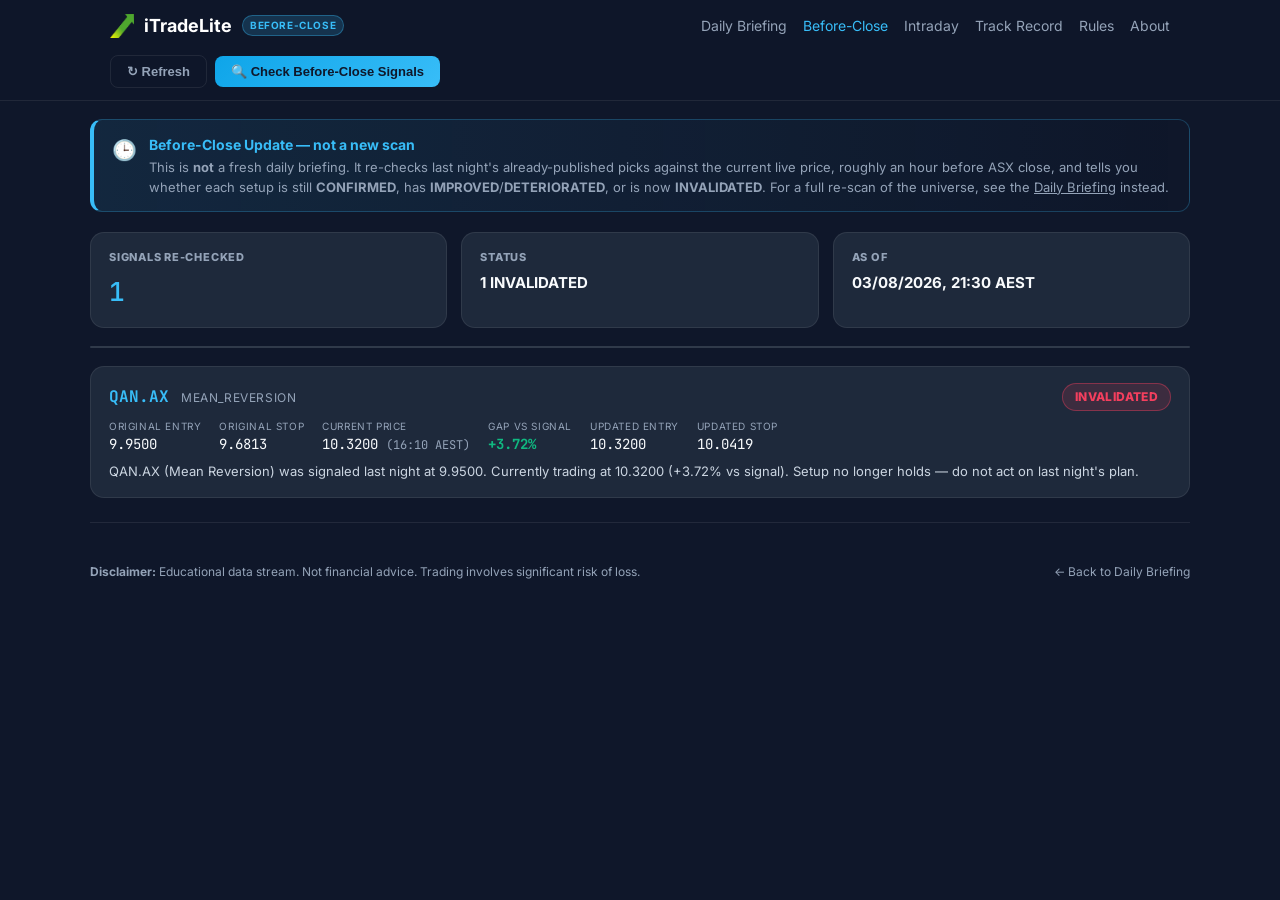
==== before-close/index.html @ caa1d0d5 "Unify nav bar across all 7 pages Before-Close and Intraday were unlinked from 4 pages (Home, Track R" ====
<!doctype html>
<html lang="en-AU">
<head>
  <meta charset="utf-8" />
  <meta name="viewport" content="width=device-width, initial-scale=1" />
  <title>Before-Close Update — iTradeLite</title>
  <meta name="robots" content="noindex,nofollow" />

  <link rel="preconnect" href="https://fonts.googleapis.com">
  <link rel="preconnect" href="https://fonts.gstatic.com" crossorigin>
  <link href="https://fonts.googleapis.com/css2?family=Inter:wght@400;500;600;700&family=JetBrains+Mono:wght@400;500&display=swap" rel="stylesheet">

  <style>
    :root {
      --bg: #0f172a;
      --card-bg: #1e293b;
      --border: rgba(255, 255, 255, 0.08);
      --text-main: #f8fafc;
      --text-muted: #94a3b8;
      --accent-green: #10b981;
      --accent-red: #f43f5e;
      --accent-gold: #f59e0b;
      --accent-purple: #a78bfa;
      --brand-primary: #38bdf8;
      --mono-font: 'JetBrains Mono', ui-monospace, SFMono-Regular, Menlo, Monaco, Consolas, "Liberation Mono", "Courier New", monospace;
    }

    * { box-sizing: border-box; }

    body {
      background-color: var(--bg);
      color: var(--text-main);
      font-family: 'Inter', -apple-system, system-ui, sans-serif;
      margin: 0;
      line-height: 1.5;
      -webkit-font-smoothing: antialiased;
      -moz-osx-font-smoothing: grayscale;
    }

    a { color: inherit; }
    .container { max-width: 1100px; margin: 0 auto; padding: 0 20px; }

    .topbar {
      background: rgba(15, 23, 42, 0.90);
      backdrop-filter: blur(12px);
      border-bottom: 1px solid var(--border);
      position: sticky;
      top: 0;
      z-index: 100;
      padding: 12px 0;
    }
    .topbar__inner { display: flex; align-items: center; justify-content: space-between; gap: 16px; flex-wrap: wrap; }
    .brand { display: flex; align-items: center; gap: 10px; text-decoration: none; color: white; font-weight: 700; font-size: 18px; }
    .brand__badge {
      font-size: 10px;
      font-weight: 700;
      background: rgba(56,189,248,0.18);
      border: 1px solid rgba(56,189,248,0.35);
      color: var(--brand-primary);
      padding: 2px 7px;
      border-radius: 999px;
      letter-spacing: 0.06em;
      text-transform: uppercase;
    }
    .nav { display: flex; gap: 16px; font-size: 14px; align-items: center; }
    .nav a { text-decoration: none; color: var(--text-muted); transition: color 0.2s; }
    .nav a:hover { color: var(--text-main); }
    .nav a[aria-current="page"] { color: var(--brand-primary); }

    .btn {
      display: inline-flex;
      align-items: center;
      gap: 6px;
      background: var(--brand-primary);
      color: var(--bg);
      border: none;
      padding: 8px 16px;
      border-radius: 8px;
      font-weight: 700;
      font-size: 13px;
      cursor: pointer;
      text-decoration: none;
      transition: opacity 0.2s, transform 0.08s;
      user-select: none;
      white-space: nowrap;
    }
    .btn:active { transform: translateY(1px); }
    .btn:hover { opacity: 0.85; }
    .btn--ghost { background: transparent; border: 1px solid var(--border); color: var(--text-muted); }
    .btn--ghost:hover { color: white; border-color: rgba(255,255,255,0.2); }
    .btn--brand {
      background: linear-gradient(135deg, #0ea5e9, #38bdf8);
      color: var(--bg);
    }
    .btn:disabled { opacity: 0.45; cursor: not-allowed; pointer-events: none; }

    .mono { font-family: var(--mono-font); font-size: 13px; }
    .muted { color: var(--text-muted); }
    .small { font-size: 12px; color: var(--text-muted); }

    .exp-banner {
      background: linear-gradient(90deg, rgba(56,189,248,0.10) 0%, rgba(30,41,59,0) 100%);
      border: 1px solid rgba(56,189,248,0.25);
      border-left: 4px solid var(--brand-primary);
      border-radius: 12px;
      padding: 14px 18px;
      margin-bottom: 20px;
      display: flex;
      align-items: flex-start;
      gap: 12px;
    }
    .exp-banner__icon { font-size: 20px; flex-shrink: 0; margin-top: 1px; }
    .exp-banner__body { flex: 1; }
    .exp-banner__title { font-weight: 700; font-size: 14px; color: var(--brand-primary); margin-bottom: 3px; }
    .exp-banner__text { font-size: 13px; color: var(--text-muted); }

    .kpiGrid {
      display: grid;
      grid-template-columns: repeat(auto-fit, minmax(180px, 1fr));
      gap: 14px;
      margin: 0 0 18px;
    }
    .kpiBox {
      background: var(--card-bg);
      border: 1px solid var(--border);
      border-radius: 14px;
      padding: 16px 18px;
    }
    .kpiLabel { font-size: 11px; font-weight: 800; color: var(--text-muted); text-transform: uppercase; letter-spacing: 0.07em; }
    .kpiValue { font-family: var(--mono-font); font-size: 26px; font-weight: 500; margin-top: 6px; color: var(--brand-primary); }
    .kpiValue--small { font-size: 15px; font-family: 'Inter', system-ui, sans-serif; font-weight: 700; text-transform: uppercase; color: var(--text-main); }

    .pill {
      display: inline-flex;
      align-items: center;
      gap: 6px;
      border-radius: 999px;
      padding: 4px 10px;
      font-size: 12px;
      border: 1px solid var(--border);
      background: rgba(255,255,255,0.03);
      white-space: nowrap;
    }

    .card {
      background: var(--card-bg);
      border: 1px solid var(--border);
      border-radius: 14px;
      overflow: hidden;
      margin-bottom: 18px;
    }
    .signalCard { padding: 16px 18px; border-bottom: 1px solid var(--border); }
    .signalCard:last-child { border-bottom: none; }
    .signalCard__head { display: flex; align-items: center; justify-content: space-between; gap: 12px; flex-wrap: wrap; margin-bottom: 8px; }
    .signalCard__symbol { font-family: var(--mono-font); font-weight: 700; font-size: 16px; color: var(--brand-primary); }
    .signalCard__strategy { font-size: 12px; color: var(--text-muted); text-transform: uppercase; letter-spacing: 0.05em; }
    .signalCard__note { font-size: 13px; color: #cbd5e1; line-height: 1.55; margin-top: 6px; }
    .signalCard__row { display: flex; flex-wrap: wrap; gap: 18px; font-size: 13px; margin-top: 6px; }
    .signalCard__row .field-label { font-size: 10px; color: var(--text-muted); text-transform: uppercase; letter-spacing: 0.06em; display: block; }
    .signalCard__row .field-value { font-family: var(--mono-font); font-size: 14px; margin-top: 2px; }

    .status-badge { border-radius: 999px; padding: 4px 12px; font-size: 12px; font-weight: 800; letter-spacing: 0.03em; white-space: nowrap; }
    .status-CONFIRMED    { background: rgba(56,189,248,0.14); border: 1px solid rgba(56,189,248,0.4); color: var(--brand-primary); }
    .status-IMPROVED     { background: rgba(16,185,129,0.14); border: 1px solid rgba(16,185,129,0.4); color: var(--accent-green); }
    .status-DETERIORATED { background: rgba(245,158,11,0.14); border: 1px solid rgba(245,158,11,0.4); color: var(--accent-gold); }
    .status-INVALIDATED  { background: rgba(244,63,94,0.14); border: 1px solid rgba(244,63,94,0.4); color: var(--accent-red); }
    .status-UNKNOWN      { background: rgba(148,163,184,0.14); border: 1px solid rgba(148,163,184,0.4); color: var(--text-muted); }

    .gap-up   { color: var(--accent-green); font-weight: 700; }
    .gap-down { color: var(--accent-red);   font-weight: 700; }

    .empty-state {
      padding: 52px 24px;
      text-align: center;
      color: var(--text-muted);
    }
    .empty-state__icon { font-size: 40px; margin-bottom: 14px; }
    .empty-state__title { font-size: 17px; font-weight: 700; color: var(--text-main); margin-bottom: 6px; }
    .empty-state__text { font-size: 13px; line-height: 1.6; max-width: 460px; margin: 0 auto 20px; }

    .errorBox {
      display: none;
      margin: 16px 18px;
      padding: 12px 14px;
      border: 1px solid rgba(244,63,94,0.3);
      background: rgba(244,63,94,0.08);
      border-radius: 10px;
      font-size: 13px;
      color: var(--text-main);
    }

    footer {
      padding: 28px 0;
      border-top: 1px solid var(--border);
      margin-top: 24px;
      color: var(--text-muted);
      font-size: 12px;
    }

    @media (max-width: 768px) {
      .topbar__inner { gap: 10px; }
      .kpiGrid { grid-template-columns: repeat(2, 1fr); }
    }
  </style>
</head>

<body>
  <header class="topbar">
    <div class="container topbar__inner">
      <a class="brand" href="/" aria-label="iTradeLite home">
        <img src="/assets/logo.png" alt="" width="24" height="24" />
        <span>iTradeLite</span>
        <span class="brand__badge">Before-Close</span>
      </a>

      <nav class="nav" aria-label="Primary">
        <a href="/today/">Daily Briefing</a>
        <a href="/before-close/" aria-current="page">Before-Close</a>
        <a href="/intraday/">Intraday</a>
        <a href="/track-record/">Track Record</a>
        <a href="/how-it-works.html">Rules</a>
        <a href="/about.html">About</a>
      </nav>

      <div style="display:flex;gap:8px;align-items:center;flex-wrap:wrap;">
        <button class="btn btn--ghost" id="refreshBtn" type="button">↻ Refresh</button>
        <button class="btn btn--brand" id="checkBeforeCloseBtn" type="button">🔍 Check Before-Close Signals</button>
        <span class="small" id="checkBeforeCloseStatus"></span>
      </div>
    </div>
  </header>

  <main class="container" style="padding: 18px 0 28px;">

    <div class="exp-banner">
      <div class="exp-banner__icon">🕒</div>
      <div class="exp-banner__body">
        <div class="exp-banner__title">Before-Close Update — not a new scan</div>
        <div class="exp-banner__text">
          This is <b>not</b> a fresh daily briefing. It re-checks last night's already-published picks
          against the current live price, roughly an hour before ASX close, and tells you whether each
          setup is still <b>CONFIRMED</b>, has <b>IMPROVED</b>/<b>DETERIORATED</b>, or is now <b>INVALIDATED</b>.
          For a full re-scan of the universe, see the <a href="/today/">Daily Briefing</a> instead.
        </div>
      </div>
    </div>

    <div class="kpiGrid" aria-label="Before-close KPIs">
      <div class="kpiBox">
        <div class="kpiLabel">Signals Re-Checked</div>
        <div class="kpiValue" id="kpiCount">—</div>
      </div>
      <div class="kpiBox">
        <div class="kpiLabel">Status</div>
        <div class="kpiValue kpiValue--small" id="kpiStatus">—</div>
      </div>
      <div class="kpiBox">
        <div class="kpiLabel">As Of</div>
        <div class="kpiValue kpiValue--small" id="kpiAsOf">—</div>
      </div>
    </div>

    <section class="card" id="statusCard" aria-label="Update status">
      <div class="errorBox" id="errorBox"></div>
    </section>

    <div id="signals"></div>

    <footer>
      <div style="display:flex;justify-content:space-between;align-items:center;flex-wrap:wrap;gap:12px;">
        <p><b>Disclaimer:</b> Educational data stream. Not financial advice. Trading involves significant risk of loss.</p>
        <a href="/today/" style="color:var(--text-muted);font-size:12px;text-decoration:none;">← Back to Daily Briefing</a>
      </div>
    </footer>
  </main>

  <script>
    const DATA_URL = "/public/before_close.json";

    function esc(s){ return String(s??'').replace(/&/g,'&amp;').replace(/</g,'&lt;').replace(/>/g,'&gt;').replace(/"/g,'&quot;'); }
    function safeText(s){ return (s===null||s===undefined||s==='')?'—':String(s); }
    function fmt(n,d=4){ const x=Number(n); return Number.isFinite(x)?x.toFixed(d):'—'; }

    function showError(msg){
      const b=document.getElementById('errorBox');
      if(!b)return; b.textContent=msg; b.style.display='block';
    }

    function fmtBNE(iso){
      if(!iso) return '—';
      const d=new Date(iso);
      if(isNaN(d)) return '—';
      return d.toLocaleString('en-AU',{
        timeZone:'Australia/Brisbane',
        day:'2-digit', month:'2-digit', year:'numeric',
        hour:'2-digit', minute:'2-digit', hour12:false
      }) + ' AEST';
    }

    function gapClass(g){
      const x=Number(g);
      if(!Number.isFinite(x)) return '';
      return x>=0?'gap-up':'gap-down';
    }

    function signalCard(u){
      const badge = `<span class="status-badge status-${esc(u.status||'UNKNOWN')}">${esc(u.status||'UNKNOWN')}</span>`;
      const gapTxt = Number.isFinite(Number(u.gap_pct)) ? `${Number(u.gap_pct)>=0?'+':''}${Number(u.gap_pct).toFixed(2)}%` : '—';

      return `
        <div class="signalCard">
          <div class="signalCard__head">
            <div>
              <span class="signalCard__symbol">${esc(safeText(u.symbol))}</span>
              <span class="signalCard__strategy" style="margin-left:8px;">${esc(safeText(u.strategy))}</span>
            </div>
            ${badge}
          </div>
          <div class="signalCard__row">
            <div><span class="field-label">Original Entry</span><span class="field-value">${fmt(u.original_entry)}</span></div>
            <div><span class="field-label">Original Stop</span><span class="field-value">${fmt(u.original_stop)}</span></div>
            <div><span class="field-label">Current Price</span><span class="field-value">${fmt(u.current_price)} <span class="small">(${esc(safeText(u.current_price_time))})</span></span></div>
            <div><span class="field-label">Gap vs Signal</span><span class="field-value ${gapClass(u.gap_pct)}">${gapTxt}</span></div>
            <div><span class="field-label">Updated Entry</span><span class="field-value">${fmt(u.updated_entry)}</span></div>
            <div><span class="field-label">Updated Stop</span><span class="field-value">${fmt(u.updated_stop)}</span></div>
          </div>
          <div class="signalCard__note">${esc(safeText(u.plain_english))}</div>
        </div>`;
    }

    function render(data){
      document.getElementById('errorBox').style.display='none';
      document.getElementById('kpiAsOf').textContent = fmtBNE(data.generated_at_utc) || safeText(data.as_of_local);

      if(data.skipped){
        document.getElementById('kpiCount').textContent = '0';
        document.getElementById('kpiStatus').textContent = 'Market Closed';
        document.getElementById('signals').innerHTML = `
          <div class="empty-state">
            <div class="empty-state__icon">📅</div>
            <div class="empty-state__title">ASX is closed today</div>
            <div class="empty-state__text">No before-close update runs on weekends or when the market is closed.</div>
          </div>`;
        return;
      }

      if(!data.has_signals){
        document.getElementById('kpiCount').textContent = '0';
        document.getElementById('kpiStatus').textContent = 'No Signals';
        document.getElementById('signals').innerHTML = `
          <div class="empty-state">
            <div class="empty-state__icon">🌙</div>
            <div class="empty-state__title">No signals to update</div>
            <div class="empty-state__text">Last night's scan didn't publish any picks, so there's nothing to re-check before today's close.</div>
          </div>`;
        return;
      }

      const updates = Array.isArray(data.updates) ? data.updates : [];
      document.getElementById('kpiCount').textContent = String(updates.length);

      const counts = {};
      updates.forEach(u => { counts[u.status] = (counts[u.status]||0) + 1; });
      const statusSummary = Object.entries(counts).map(([k,v]) => `${v} ${k}`).join(', ') || '—';
      document.getElementById('kpiStatus').textContent = statusSummary;

      if(!updates.length){
        document.getElementById('signals').innerHTML = `
          <div class="empty-state">
            <div class="empty-state__icon">🌙</div>
            <div class="empty-state__title">No signals to update</div>
          </div>`;
        return;
      }

      document.getElementById('signals').innerHTML =
        `<div class="card">${updates.map(signalCard).join('')}</div>`;
    }

    async function load(){
      const r = await fetch(DATA_URL+'?v='+Date.now(), {cache:'no-store'});
      if(!r.ok) throw new Error('HTTP '+r.status);
      return r.json();
    }

    document.getElementById('refreshBtn').addEventListener('click', async () => {
      try { render(await load()); }
      catch(e) { showError('Could not load before-close data. (' + e.message + ')'); }
    });

    // ── Check Before-Close Signals (on-demand trigger) ──────────────────────
    const REFRESH_WORKER_URL = "https://itradelite-intraday-refresh.itradelite-refresh-worker.workers.dev";
    // Measured end-to-end (dispatch -> job complete) for before_close_update.py
    // was 45-57s on 2026-08-03 (a much smaller job than intraday_scan.py -- it
    // only re-checks last night's already-published picks, not the full
    // universe). Padded to 90s for buffer since more re-checked signals means
    // slightly longer.
    const CHECK_BEFORE_CLOSE_WAIT_MS = 90000;

    document.getElementById('checkBeforeCloseBtn').addEventListener('click', async () => {
      const btn = document.getElementById('checkBeforeCloseBtn');
      const statusEl = document.getElementById('checkBeforeCloseStatus');
      btn.disabled = true;
      statusEl.textContent = 'Refreshing… ~90s';

      let resp, data;
      try{
        resp = await fetch(REFRESH_WORKER_URL, {
          method: 'POST',
          headers: { 'Content-Type': 'application/json' },
          body: JSON.stringify({ workflow: 'before_close' }),
        });
        data = await resp.json().catch(()=>({}));
      }catch(e){
        statusEl.textContent = 'Could not reach refresh service — try again shortly.';
        btn.disabled = false;
        return;
      }

      if(data.status === 'rate_limited'){
        statusEl.textContent = 'Already refreshing — try again in a few minutes.';
        btn.disabled = false;
        return;
      }

      if(data.status !== 'triggered'){
        statusEl.textContent = 'Could not refresh — try again shortly.';
        btn.disabled = false;
        return;
      }

      setTimeout(async () => {
        try{
          render(await load());
          const now = new Date().toLocaleTimeString('en-AU', {
            timeZone: 'Australia/Brisbane', hour: '2-digit', minute: '2-digit', hour12: false
          });
          statusEl.textContent = 'Done — refreshed at ' + now + ' AEST';
        }catch(e){
          statusEl.textContent = 'Scan should be done — refresh the page to see it.';
        }finally{
          btn.disabled = false;
        }
      }, CHECK_BEFORE_CLOSE_WAIT_MS);
    });

    (async function(){
      try {
        render(await load());
      } catch(e) {
        document.getElementById('kpiCount').textContent = '—';
        document.getElementById('kpiStatus').textContent = 'No Data';
        document.getElementById('signals').innerHTML = `
          <div class="empty-state">
            <div class="empty-state__icon">🕒</div>
            <div class="empty-state__title">No before-close data yet</div>
            <div class="empty-state__text">
              This page is populated by a scheduled GitHub Actions run at ~15:00 AEST on trading days.
              Nothing has published yet — check back closer to close, or after the workflow first runs.
            </div>
          </div>`;
      }
    })();
  </script>
</body>
</html>
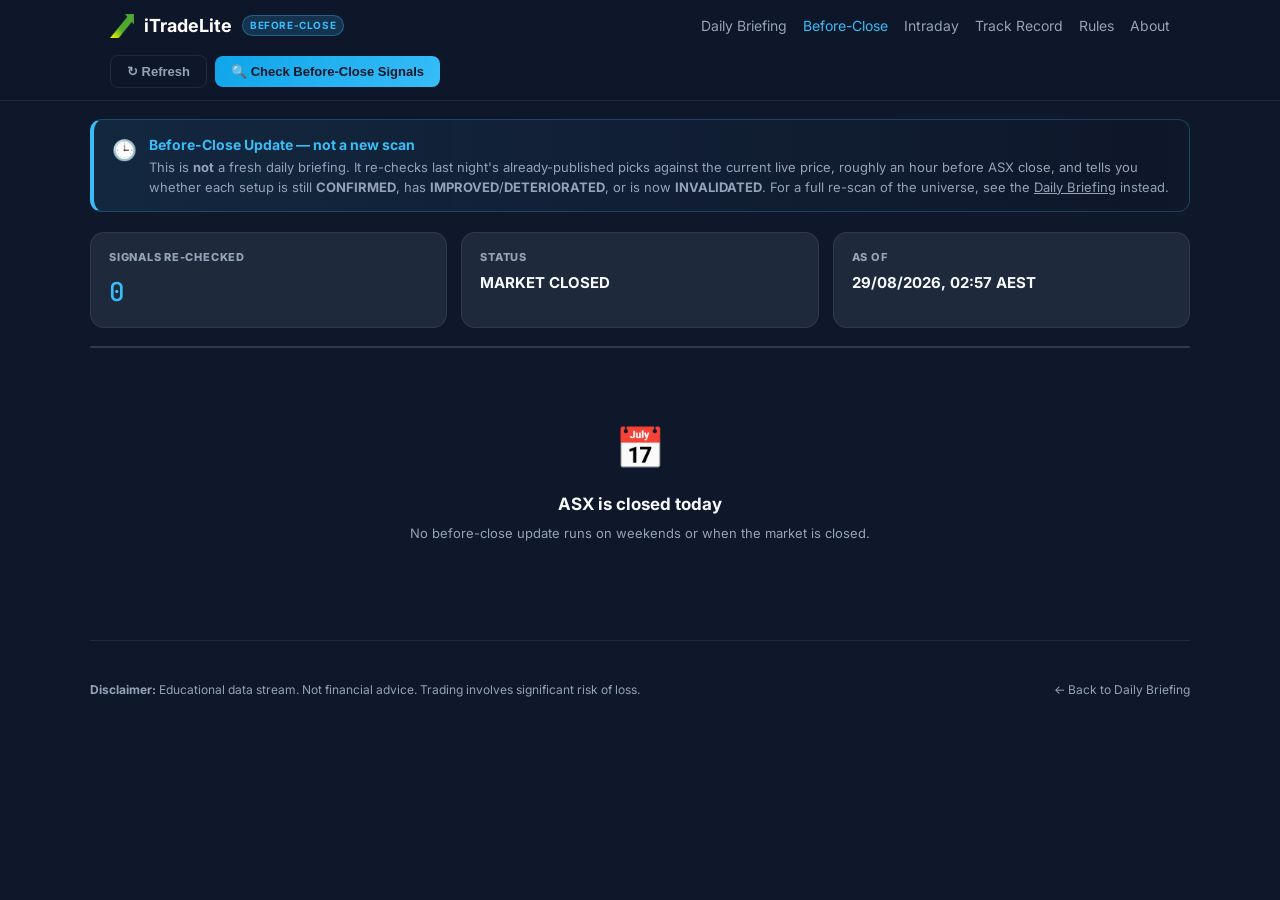
==== commit 359a927a: "Fix: intraday/before-close pages overflow + no mobile nav collapse (QA mobile pass) Both pages had t" ====
--- a/before-close/index.html
+++ b/before-close/index.html
@@ -66,6 +66,35 @@
     .nav a { text-decoration: none; color: var(--text-muted); transition: color 0.2s; }
     .nav a:hover { color: var(--text-main); }
     .nav a[aria-current="page"] { color: var(--brand-primary); }
+
+    /* Hamburger menu (QA follow-up: .nav's 6 links in one row overflowed
+       the viewport at <=768px with no wrap/collapse) */
+    .hamburger { display: none; background: none; border: none; color: var(--text-muted); font-size: 1.4rem; cursor: pointer; padding: 6px; }
+    .hamburger:hover { color: var(--brand-primary); }
+    @media (max-width: 768px) {
+      .hamburger { display: block; }
+      .nav {
+        position: fixed;
+        top: 57px;
+        left: 0;
+        right: 0;
+        background: rgba(15, 23, 42, 0.98);
+        backdrop-filter: blur(12px);
+        border-top: 1px solid var(--border);
+        border-bottom: 1px solid var(--border);
+        flex-direction: column;
+        align-items: stretch;
+        gap: 0;
+        padding: 0;
+        max-height: 0;
+        overflow: hidden;
+        opacity: 0;
+        transition: max-height 0.25s ease, opacity 0.25s ease;
+        z-index: 99;
+      }
+      .nav.active { max-height: 400px; opacity: 1; padding: 8px 0; }
+      .nav a { padding: 14px 20px; border-bottom: 1px solid rgba(255,255,255,0.05); font-size: 1rem; }
+    }
 
     .btn {
       display: inline-flex;
@@ -213,7 +242,7 @@
         <span class="brand__badge">Before-Close</span>
       </a>
 
-      <nav class="nav" aria-label="Primary">
+      <nav class="nav" id="mainNav" aria-label="Primary">
         <a href="/today/">Daily Briefing</a>
         <a href="/before-close/" aria-current="page">Before-Close</a>
         <a href="/intraday/">Intraday</a>
@@ -227,8 +256,37 @@
         <button class="btn btn--brand" id="checkBeforeCloseBtn" type="button">🔍 Check Before-Close Signals</button>
         <span class="small" id="checkBeforeCloseStatus"></span>
       </div>
+
+      <button class="hamburger" id="hamburgerBtn" aria-label="Toggle menu" aria-expanded="false">☰</button>
     </div>
   </header>
+
+  <script>
+    (function () {
+      const hamburger = document.getElementById('hamburgerBtn');
+      const nav = document.getElementById('mainNav');
+      if (!hamburger || !nav) return;
+      hamburger.addEventListener('click', () => {
+        const open = nav.classList.toggle('active');
+        hamburger.textContent = open ? '✕' : '☰';
+        hamburger.setAttribute('aria-expanded', open ? 'true' : 'false');
+      });
+      document.addEventListener('click', (e) => {
+        if (!e.target.closest('.topbar')) {
+          nav.classList.remove('active');
+          hamburger.textContent = '☰';
+          hamburger.setAttribute('aria-expanded', 'false');
+        }
+      });
+      nav.querySelectorAll('a').forEach((link) => {
+        link.addEventListener('click', () => {
+          nav.classList.remove('active');
+          hamburger.textContent = '☰';
+          hamburger.setAttribute('aria-expanded', 'false');
+        });
+      });
+    })();
+  </script>
 
   <main class="container" style="padding: 18px 0 28px;">
 
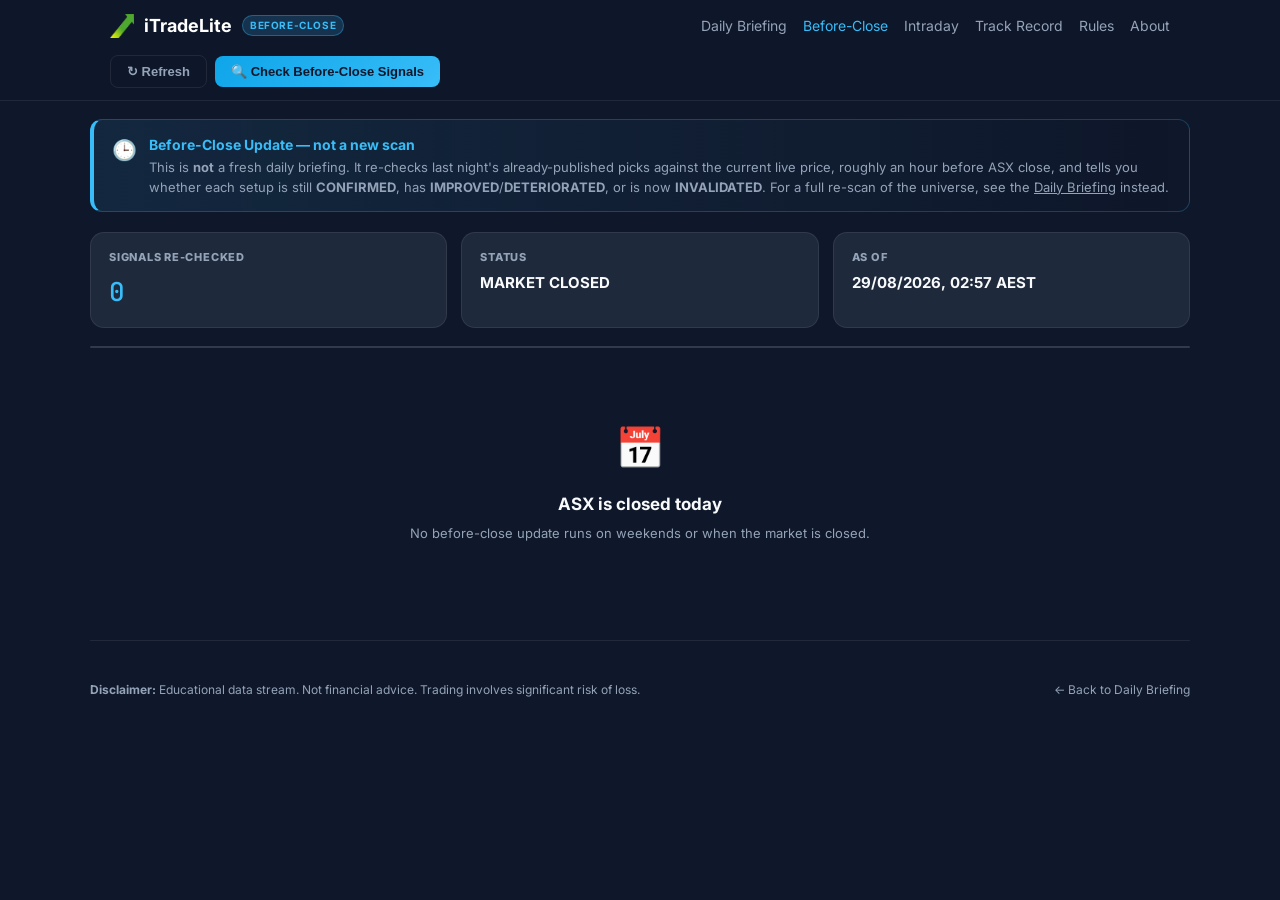
==== commit 40652433: "Fix: touch targets under ~44px baseline on buttons/hamburger (QA mobile pass) All .btn buttons acros" ====
--- a/before-close/index.html
+++ b/before-close/index.html
@@ -94,6 +94,10 @@
       }
       .nav.active { max-height: 400px; opacity: 1; padding: 8px 0; }
       .nav a { padding: 14px 20px; border-bottom: 1px solid rgba(255,255,255,0.05); font-size: 1rem; }
+      /* Touch targets (QA follow-up): buttons were ~31-33px tall, under
+         the ~44px accessibility baseline for touch. */
+      .btn { min-height: 44px; }
+      .hamburger { min-height: 44px; min-width: 44px; }
     }
 
     .btn {
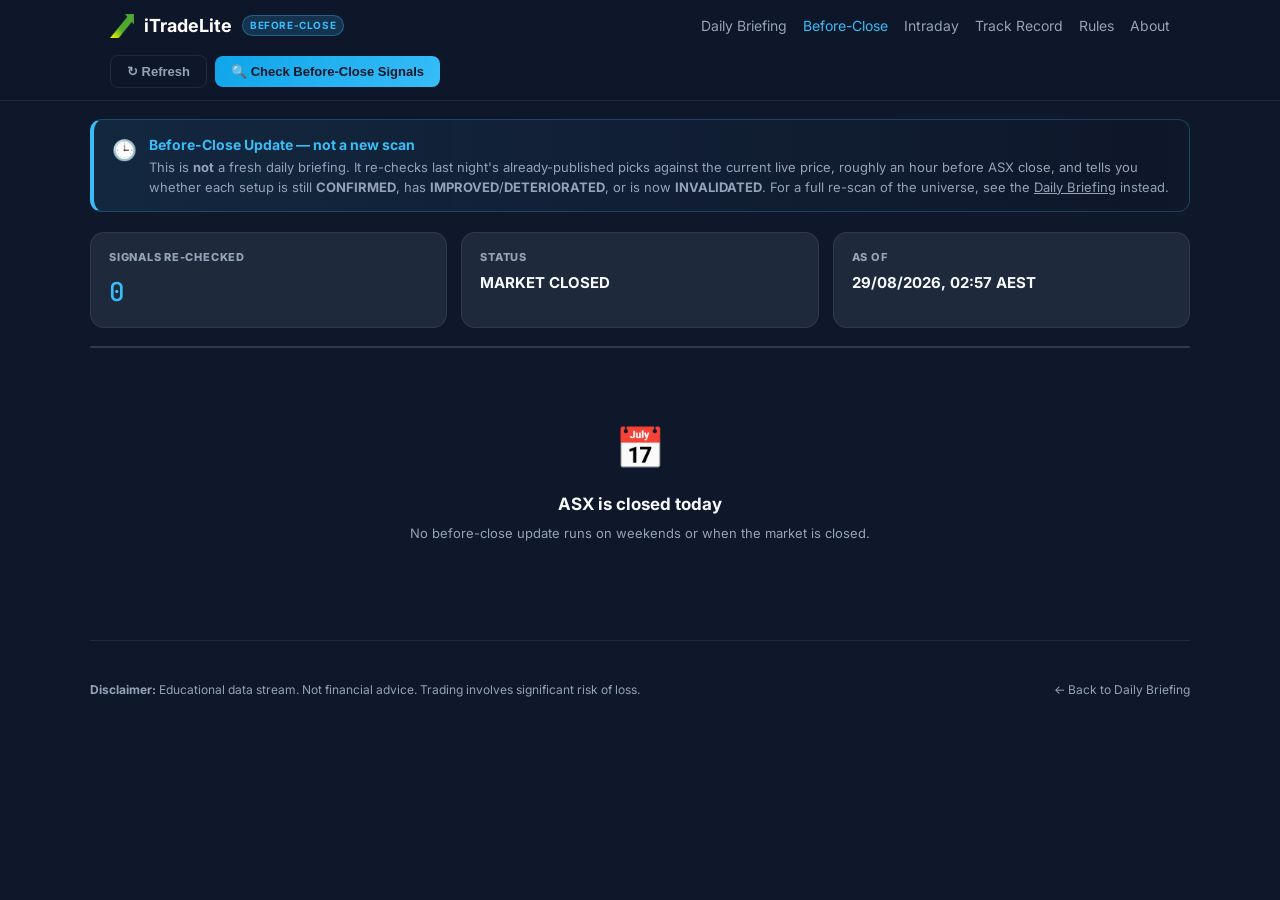
==== commit db7d534c: "before-close: add company name + Yahoo Finance link per ticker (Part B1/B2)" ====
--- a/before-close/index.html
+++ b/before-close/index.html
@@ -187,6 +187,36 @@
     .signalCard__head { display: flex; align-items: center; justify-content: space-between; gap: 12px; flex-wrap: wrap; margin-bottom: 8px; }
     .signalCard__symbol { font-family: var(--mono-font); font-weight: 700; font-size: 16px; color: var(--brand-primary); }
     .signalCard__strategy { font-size: 12px; color: var(--text-muted); text-transform: uppercase; letter-spacing: 0.05em; }
+
+    /* Ticker enrichment: company name + external link (Part B1/B2) */
+    .company-name {
+      font-family: 'Inter', -apple-system, system-ui, sans-serif;
+      font-weight: 400;
+      font-size: 12px;
+      color: var(--text-muted);
+      margin-left: 8px;
+      display: inline-block;
+      max-width: 200px;
+      overflow: hidden;
+      text-overflow: ellipsis;
+      white-space: nowrap;
+      vertical-align: middle;
+    }
+    .ext-link {
+      display: inline-flex;
+      align-items: center;
+      justify-content: center;
+      width: 20px;
+      height: 20px;
+      margin-left: 4px;
+      border-radius: 4px;
+      color: var(--text-muted);
+      text-decoration: none;
+      font-size: 12px;
+      vertical-align: middle;
+      transition: color 0.15s, background 0.15s;
+    }
+    .ext-link:hover { color: var(--brand-primary); background: rgba(56, 189, 248, 0.1); }
     .signalCard__note { font-size: 13px; color: #cbd5e1; line-height: 1.55; margin-top: 6px; }
     .signalCard__row { display: flex; flex-wrap: wrap; gap: 18px; font-size: 13px; margin-top: 6px; }
     .signalCard__row .field-label { font-size: 10px; color: var(--text-muted); text-transform: uppercase; letter-spacing: 0.06em; display: block; }
@@ -338,10 +368,31 @@
 
   <script>
     const DATA_URL = "/public/before_close.json";
+    const NAMES_URL = "/public/ticker_names.json";
 
     function esc(s){ return String(s??'').replace(/&/g,'&amp;').replace(/</g,'&lt;').replace(/>/g,'&gt;').replace(/"/g,'&quot;'); }
     function safeText(s){ return (s===null||s===undefined||s==='')?'—':String(s); }
     function fmt(n,d=4){ const x=Number(n); return Number.isFinite(x)?x.toFixed(d):'—'; }
+
+    // Ticker enrichment (Part B1): symbol -> full company name. Best-effort.
+    window.__NAMES__ = {};
+    async function loadNames(){
+      try{
+        const r = await fetch(NAMES_URL + '?v=' + Date.now(), { cache: 'no-store' });
+        if (!r.ok) return;
+        window.__NAMES__ = await r.json();
+      }catch(_){ /* enrichment only, never block the page */ }
+    }
+    function companyNameHtml(sym){
+      const name = window.__NAMES__ && window.__NAMES__[sym];
+      if (!name) return "";
+      const n = esc(name);
+      return `<span class="company-name" title="${n}">${n}</span>`;
+    }
+    function extLinkHtml(sym){
+      const href = "https://finance.yahoo.com/quote/" + encodeURIComponent(sym);
+      return `<a class="ext-link" href="${href}" target="_blank" rel="noopener noreferrer" title="View ${esc(sym)} on Yahoo Finance" aria-label="View ${esc(sym)} on Yahoo Finance">↗</a>`;
+    }
 
     function showError(msg){
       const b=document.getElementById('errorBox');
@@ -373,7 +424,7 @@
         <div class="signalCard">
           <div class="signalCard__head">
             <div>
-              <span class="signalCard__symbol">${esc(safeText(u.symbol))}</span>
+              <span class="signalCard__symbol">${esc(safeText(u.symbol))}</span>${extLinkHtml(safeText(u.symbol))}${companyNameHtml(safeText(u.symbol))}
               <span class="signalCard__strategy" style="margin-left:8px;">${esc(safeText(u.strategy))}</span>
             </div>
             ${badge}
@@ -446,7 +497,7 @@
     }
 
     document.getElementById('refreshBtn').addEventListener('click', async () => {
-      try { render(await load()); }
+      try { const [d] = await Promise.all([load(), loadNames()]); render(d); }
       catch(e) { showError('Could not load before-close data. (' + e.message + ')'); }
     });
 
@@ -508,7 +559,8 @@
 
     (async function(){
       try {
-        render(await load());
+        const [d] = await Promise.all([load(), loadNames()]);
+        render(d);
       } catch(e) {
         document.getElementById('kpiCount').textContent = '—';
         document.getElementById('kpiStatus').textContent = 'No Data';
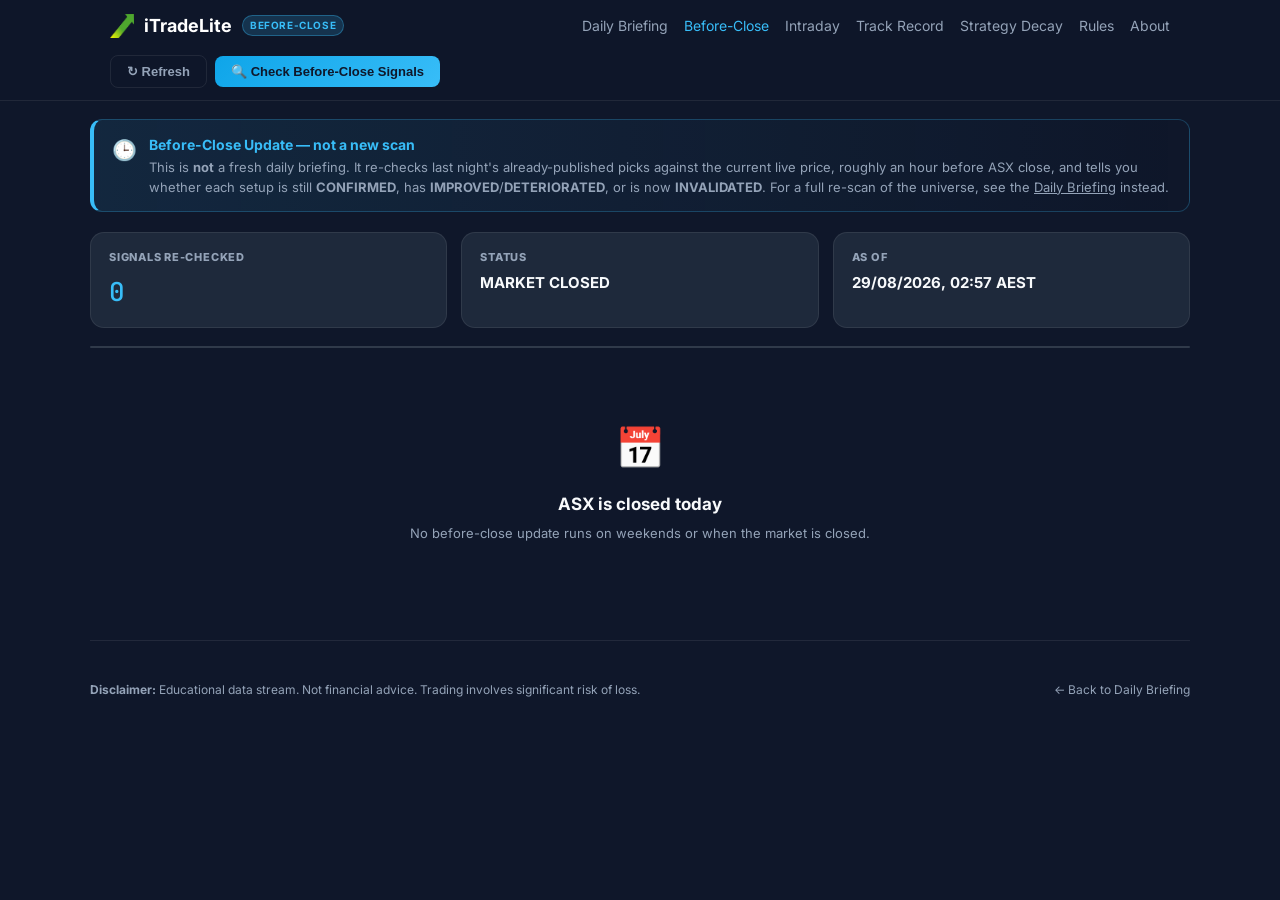
==== commit fde04855: "Add "Strategy Decay" nav link across all pages Points to the new /strategy-decay/ research page. App" ====
--- a/before-close/index.html
+++ b/before-close/index.html
@@ -281,6 +281,7 @@
         <a href="/before-close/" aria-current="page">Before-Close</a>
         <a href="/intraday/">Intraday</a>
         <a href="/track-record/">Track Record</a>
+        <a href="/strategy-decay/">Strategy Decay</a>
         <a href="/how-it-works.html">Rules</a>
         <a href="/about.html">About</a>
       </nav>
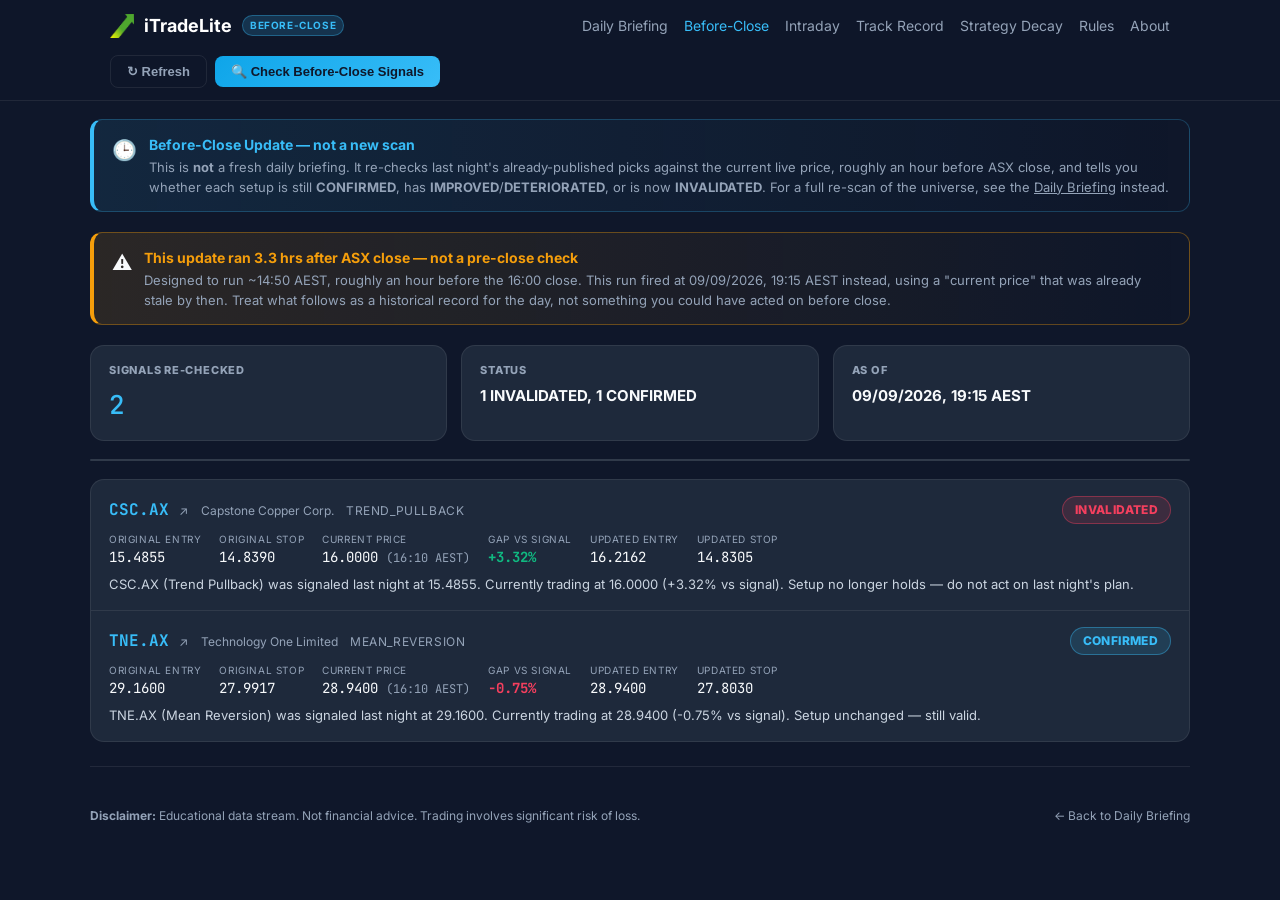
==== commit df661be1: "Flag before-close updates that ran well after ASX close This page is designed to run ~14:50 AEST, ro" ====
--- a/before-close/index.html
+++ b/before-close/index.html
@@ -146,6 +146,25 @@
     .exp-banner__body { flex: 1; }
     .exp-banner__title { font-weight: 700; font-size: 14px; color: var(--brand-primary); margin-bottom: 3px; }
     .exp-banner__text { font-size: 13px; color: var(--text-muted); }
+
+    /* Shown when this update actually ran well after ASX close (16:00 AEST)
+       instead of "roughly an hour before" as designed — e.g. a delayed cron
+       or a late manual trigger. The re-check itself is still informationally
+       accurate; it's just no longer a pre-close check for that day. */
+    .late-run-banner {
+      background: linear-gradient(90deg, rgba(245,158,11,0.12) 0%, rgba(30,41,59,0) 100%);
+      border: 1px solid rgba(245,158,11,0.35);
+      border-left: 4px solid var(--accent-gold, #f59e0b);
+      border-radius: 12px;
+      padding: 14px 18px;
+      margin-bottom: 20px;
+      display: flex;
+      align-items: flex-start;
+      gap: 12px;
+    }
+    .late-run-banner__icon { font-size: 20px; flex-shrink: 0; margin-top: 1px; }
+    .late-run-banner__title { font-weight: 700; font-size: 14px; color: var(--accent-gold, #f59e0b); margin-bottom: 3px; }
+    .late-run-banner__text { font-size: 13px; color: var(--text-muted); }
 
     .kpiGrid {
       display: grid;
@@ -338,6 +357,8 @@
       </div>
     </div>
 
+    <div id="lateRunBanner"></div>
+
     <div class="kpiGrid" aria-label="Before-close KPIs">
       <div class="kpiBox">
         <div class="kpiLabel">Signals Re-Checked</div>
@@ -442,9 +463,37 @@
         </div>`;
     }
 
+    // ASX closes 16:00 AEST. This update is designed to run ~14:50 AEST
+    // (see /how-it-works.html); if it actually ran more than ~90 minutes
+    // after close, the "current price" it re-checked against was already
+    // hours-stale by the time it ran, and by the time anyone reads this page
+    // the market has been shut for a while too — it's no longer a pre-close
+    // check for that day, just a historical record of what would have been
+    // one. Flag that plainly instead of silently presenting it as timely.
+    function lateRunBannerHtml(generatedAtUtc){
+      if(!generatedAtUtc) return '';
+      const d = new Date(generatedAtUtc);
+      if(isNaN(d)) return '';
+      const aest = new Date(d.toLocaleString('en-AU', {timeZone:'Australia/Brisbane'}));
+      const minsSinceMidnight = aest.getHours()*60 + aest.getMinutes();
+      const closeMins = 16*60; // 16:00 AEST
+      const lateBy = minsSinceMidnight - closeMins;
+      if(lateBy <= 90) return '';
+      const hrs = (lateBy/60).toFixed(1);
+      return `
+        <div class="late-run-banner">
+          <div class="late-run-banner__icon">⚠</div>
+          <div class="late-run-banner__body">
+            <div class="late-run-banner__title">This update ran ${hrs} hrs after ASX close — not a pre-close check</div>
+            <div class="late-run-banner__text">Designed to run ~14:50 AEST, roughly an hour before the 16:00 close. This run fired at ${fmtBNE(generatedAtUtc)} instead, using a "current price" that was already stale by then. Treat what follows as a historical record for the day, not something you could have acted on before close.</div>
+          </div>
+        </div>`;
+    }
+
     function render(data){
       document.getElementById('errorBox').style.display='none';
       document.getElementById('kpiAsOf').textContent = fmtBNE(data.generated_at_utc) || safeText(data.as_of_local);
+      document.getElementById('lateRunBanner').innerHTML = lateRunBannerHtml(data.generated_at_utc);
 
       if(data.skipped){
         document.getElementById('kpiCount').textContent = '0';
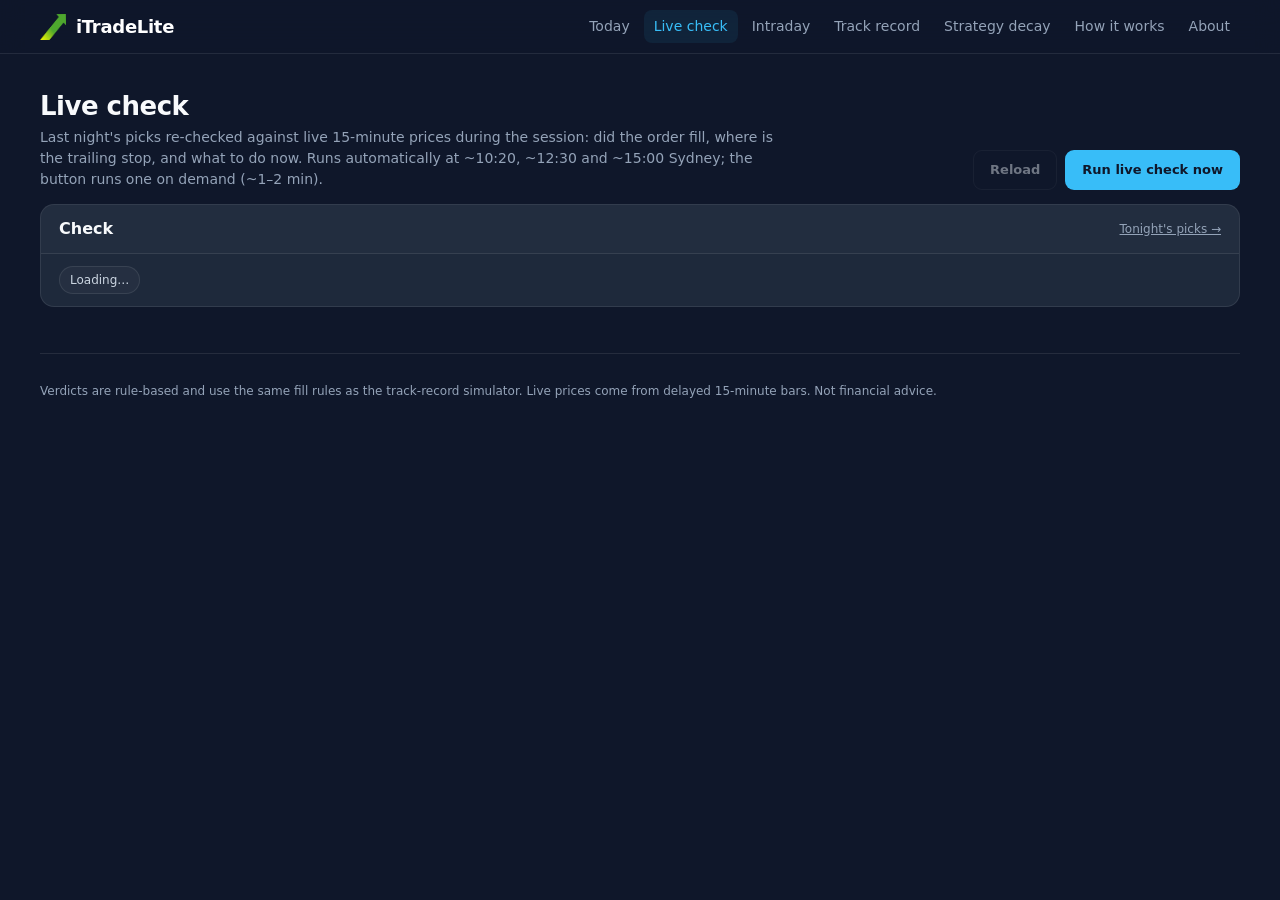
==== commit c3d04975: "Add Live check page (live.json v2); redirect before-close to it Table of the picks valid for the cur" ====
--- a/before-close/index.html
+++ b/before-close/index.html
@@ -2,629 +2,16 @@
 <html lang="en-AU">
 <head>
   <meta charset="utf-8" />
-  <meta name="viewport" content="width=device-width, initial-scale=1" />
-  <title>Before-Close Update — iTradeLite</title>
-  <meta name="robots" content="noindex,nofollow" />
-
-  <link rel="preconnect" href="https://fonts.googleapis.com">
-  <link rel="preconnect" href="https://fonts.gstatic.com" crossorigin>
-  <link href="https://fonts.googleapis.com/css2?family=Inter:wght@400;500;600;700&family=JetBrains+Mono:wght@400;500&display=swap" rel="stylesheet">
-
-  <style>
-    :root {
-      --bg: #0f172a;
-      --card-bg: #1e293b;
-      --border: rgba(255, 255, 255, 0.08);
-      --text-main: #f8fafc;
-      --text-muted: #94a3b8;
-      --accent-green: #10b981;
-      --accent-red: #f43f5e;
-      --accent-gold: #f59e0b;
-      --accent-purple: #a78bfa;
-      --brand-primary: #38bdf8;
-      --mono-font: 'JetBrains Mono', ui-monospace, SFMono-Regular, Menlo, Monaco, Consolas, "Liberation Mono", "Courier New", monospace;
-    }
-
-    * { box-sizing: border-box; }
-
-    body {
-      background-color: var(--bg);
-      color: var(--text-main);
-      font-family: 'Inter', -apple-system, system-ui, sans-serif;
-      margin: 0;
-      line-height: 1.5;
-      -webkit-font-smoothing: antialiased;
-      -moz-osx-font-smoothing: grayscale;
-    }
-
-    a { color: inherit; }
-    .container { max-width: 1100px; margin: 0 auto; padding: 0 20px; }
-
-    .topbar {
-      background: rgba(15, 23, 42, 0.90);
-      backdrop-filter: blur(12px);
-      border-bottom: 1px solid var(--border);
-      position: sticky;
-      top: 0;
-      z-index: 100;
-      padding: 12px 0;
-    }
-    .topbar__inner { display: flex; align-items: center; justify-content: space-between; gap: 16px; flex-wrap: wrap; }
-    .brand { display: flex; align-items: center; gap: 10px; text-decoration: none; color: white; font-weight: 700; font-size: 18px; }
-    .brand__badge {
-      font-size: 10px;
-      font-weight: 700;
-      background: rgba(56,189,248,0.18);
-      border: 1px solid rgba(56,189,248,0.35);
-      color: var(--brand-primary);
-      padding: 2px 7px;
-      border-radius: 999px;
-      letter-spacing: 0.06em;
-      text-transform: uppercase;
-    }
-    .nav { display: flex; gap: 16px; font-size: 14px; align-items: center; }
-    .nav a { text-decoration: none; color: var(--text-muted); transition: color 0.2s; }
-    .nav a:hover { color: var(--text-main); }
-    .nav a[aria-current="page"] { color: var(--brand-primary); }
-
-    /* Hamburger menu (QA follow-up: .nav's 6 links in one row overflowed
-       the viewport at <=768px with no wrap/collapse) */
-    .hamburger { display: none; background: none; border: none; color: var(--text-muted); font-size: 1.4rem; cursor: pointer; padding: 6px; }
-    .hamburger:hover { color: var(--brand-primary); }
-    @media (max-width: 768px) {
-      .hamburger { display: block; }
-      .nav {
-        position: fixed;
-        top: 57px;
-        left: 0;
-        right: 0;
-        background: rgba(15, 23, 42, 0.98);
-        backdrop-filter: blur(12px);
-        border-top: 1px solid var(--border);
-        border-bottom: 1px solid var(--border);
-        flex-direction: column;
-        align-items: stretch;
-        gap: 0;
-        padding: 0;
-        max-height: 0;
-        overflow: hidden;
-        opacity: 0;
-        transition: max-height 0.25s ease, opacity 0.25s ease;
-        z-index: 99;
-      }
-      .nav.active { max-height: 400px; opacity: 1; padding: 8px 0; }
-      .nav a { padding: 14px 20px; border-bottom: 1px solid rgba(255,255,255,0.05); font-size: 1rem; }
-      /* Touch targets (QA follow-up): buttons were ~31-33px tall, under
-         the ~44px accessibility baseline for touch. */
-      .btn { min-height: 44px; }
-      .hamburger { min-height: 44px; min-width: 44px; }
-    }
-
-    .btn {
-      display: inline-flex;
-      align-items: center;
-      gap: 6px;
-      background: var(--brand-primary);
-      color: var(--bg);
-      border: none;
-      padding: 8px 16px;
-      border-radius: 8px;
-      font-weight: 700;
-      font-size: 13px;
-      cursor: pointer;
-      text-decoration: none;
-      transition: opacity 0.2s, transform 0.08s;
-      user-select: none;
-      white-space: nowrap;
-    }
-    .btn:active { transform: translateY(1px); }
-    .btn:hover { opacity: 0.85; }
-    .btn--ghost { background: transparent; border: 1px solid var(--border); color: var(--text-muted); }
-    .btn--ghost:hover { color: white; border-color: rgba(255,255,255,0.2); }
-    .btn--brand {
-      background: linear-gradient(135deg, #0ea5e9, #38bdf8);
-      color: var(--bg);
-    }
-    .btn:disabled { opacity: 0.45; cursor: not-allowed; pointer-events: none; }
-
-    .mono { font-family: var(--mono-font); font-size: 13px; }
-    .muted { color: var(--text-muted); }
-    .small { font-size: 12px; color: var(--text-muted); }
-
-    .exp-banner {
-      background: linear-gradient(90deg, rgba(56,189,248,0.10) 0%, rgba(30,41,59,0) 100%);
-      border: 1px solid rgba(56,189,248,0.25);
-      border-left: 4px solid var(--brand-primary);
-      border-radius: 12px;
-      padding: 14px 18px;
-      margin-bottom: 20px;
-      display: flex;
-      align-items: flex-start;
-      gap: 12px;
-    }
-    .exp-banner__icon { font-size: 20px; flex-shrink: 0; margin-top: 1px; }
-    .exp-banner__body { flex: 1; }
-    .exp-banner__title { font-weight: 700; font-size: 14px; color: var(--brand-primary); margin-bottom: 3px; }
-    .exp-banner__text { font-size: 13px; color: var(--text-muted); }
-
-    /* Shown when this update actually ran well after ASX close (16:00 AEST)
-       instead of "roughly an hour before" as designed — e.g. a delayed cron
-       or a late manual trigger. The re-check itself is still informationally
-       accurate; it's just no longer a pre-close check for that day. */
-    .late-run-banner {
-      background: linear-gradient(90deg, rgba(245,158,11,0.12) 0%, rgba(30,41,59,0) 100%);
-      border: 1px solid rgba(245,158,11,0.35);
-      border-left: 4px solid var(--accent-gold, #f59e0b);
-      border-radius: 12px;
-      padding: 14px 18px;
-      margin-bottom: 20px;
-      display: flex;
-      align-items: flex-start;
-      gap: 12px;
-    }
-    .late-run-banner__icon { font-size: 20px; flex-shrink: 0; margin-top: 1px; }
-    .late-run-banner__title { font-weight: 700; font-size: 14px; color: var(--accent-gold, #f59e0b); margin-bottom: 3px; }
-    .late-run-banner__text { font-size: 13px; color: var(--text-muted); }
-
-    .kpiGrid {
-      display: grid;
-      grid-template-columns: repeat(auto-fit, minmax(180px, 1fr));
-      gap: 14px;
-      margin: 0 0 18px;
-    }
-    .kpiBox {
-      background: var(--card-bg);
-      border: 1px solid var(--border);
-      border-radius: 14px;
-      padding: 16px 18px;
-    }
-    .kpiLabel { font-size: 11px; font-weight: 800; color: var(--text-muted); text-transform: uppercase; letter-spacing: 0.07em; }
-    .kpiValue { font-family: var(--mono-font); font-size: 26px; font-weight: 500; margin-top: 6px; color: var(--brand-primary); }
-    .kpiValue--small { font-size: 15px; font-family: 'Inter', system-ui, sans-serif; font-weight: 700; text-transform: uppercase; color: var(--text-main); }
-
-    .pill {
-      display: inline-flex;
-      align-items: center;
-      gap: 6px;
-      border-radius: 999px;
-      padding: 4px 10px;
-      font-size: 12px;
-      border: 1px solid var(--border);
-      background: rgba(255,255,255,0.03);
-      white-space: nowrap;
-    }
-
-    .card {
-      background: var(--card-bg);
-      border: 1px solid var(--border);
-      border-radius: 14px;
-      overflow: hidden;
-      margin-bottom: 18px;
-    }
-    .signalCard { padding: 16px 18px; border-bottom: 1px solid var(--border); }
-    .signalCard:last-child { border-bottom: none; }
-    .signalCard__head { display: flex; align-items: center; justify-content: space-between; gap: 12px; flex-wrap: wrap; margin-bottom: 8px; }
-    .signalCard__symbol { font-family: var(--mono-font); font-weight: 700; font-size: 16px; color: var(--brand-primary); }
-    .signalCard__strategy { font-size: 12px; color: var(--text-muted); text-transform: uppercase; letter-spacing: 0.05em; }
-
-    /* Ticker enrichment: company name + external link (Part B1/B2) */
-    .company-name {
-      font-family: 'Inter', -apple-system, system-ui, sans-serif;
-      font-weight: 400;
-      font-size: 12px;
-      color: var(--text-muted);
-      margin-left: 8px;
-      display: inline-block;
-      max-width: 200px;
-      overflow: hidden;
-      text-overflow: ellipsis;
-      white-space: nowrap;
-      vertical-align: middle;
-    }
-    .ext-link {
-      display: inline-flex;
-      align-items: center;
-      justify-content: center;
-      width: 20px;
-      height: 20px;
-      margin-left: 4px;
-      border-radius: 4px;
-      color: var(--text-muted);
-      text-decoration: none;
-      font-size: 12px;
-      vertical-align: middle;
-      transition: color 0.15s, background 0.15s;
-    }
-    .ext-link:hover { color: var(--brand-primary); background: rgba(56, 189, 248, 0.1); }
-    .signalCard__note { font-size: 13px; color: #cbd5e1; line-height: 1.55; margin-top: 6px; }
-    .signalCard__row { display: flex; flex-wrap: wrap; gap: 18px; font-size: 13px; margin-top: 6px; }
-    .signalCard__row .field-label { font-size: 10px; color: var(--text-muted); text-transform: uppercase; letter-spacing: 0.06em; display: block; }
-    .signalCard__row .field-value { font-family: var(--mono-font); font-size: 14px; margin-top: 2px; }
-
-    .status-badge { border-radius: 999px; padding: 4px 12px; font-size: 12px; font-weight: 800; letter-spacing: 0.03em; white-space: nowrap; }
-    .status-CONFIRMED    { background: rgba(56,189,248,0.14); border: 1px solid rgba(56,189,248,0.4); color: var(--brand-primary); }
-    .status-IMPROVED     { background: rgba(16,185,129,0.14); border: 1px solid rgba(16,185,129,0.4); color: var(--accent-green); }
-    .status-DETERIORATED { background: rgba(245,158,11,0.14); border: 1px solid rgba(245,158,11,0.4); color: var(--accent-gold); }
-    .status-INVALIDATED  { background: rgba(244,63,94,0.14); border: 1px solid rgba(244,63,94,0.4); color: var(--accent-red); }
-    .status-UNKNOWN      { background: rgba(148,163,184,0.14); border: 1px solid rgba(148,163,184,0.4); color: var(--text-muted); }
-
-    .gap-up   { color: var(--accent-green); font-weight: 700; }
-    .gap-down { color: var(--accent-red);   font-weight: 700; }
-
-    .empty-state {
-      padding: 52px 24px;
-      text-align: center;
-      color: var(--text-muted);
-    }
-    .empty-state__icon { font-size: 40px; margin-bottom: 14px; }
-    .empty-state__title { font-size: 17px; font-weight: 700; color: var(--text-main); margin-bottom: 6px; }
-    .empty-state__text { font-size: 13px; line-height: 1.6; max-width: 460px; margin: 0 auto 20px; }
-
-    .errorBox {
-      display: none;
-      margin: 16px 18px;
-      padding: 12px 14px;
-      border: 1px solid rgba(244,63,94,0.3);
-      background: rgba(244,63,94,0.08);
-      border-radius: 10px;
-      font-size: 13px;
-      color: var(--text-main);
-    }
-
-    footer {
-      padding: 28px 0;
-      border-top: 1px solid var(--border);
-      margin-top: 24px;
-      color: var(--text-muted);
-      font-size: 12px;
-    }
-
-    @media (max-width: 768px) {
-      .topbar__inner { gap: 10px; }
-      .kpiGrid { grid-template-columns: repeat(2, 1fr); }
-    }
-  </style>
+  <title>Moved to Live check — iTradeLite</title>
+  <meta name="robots" content="noindex" />
+  <link rel="canonical" href="https://www.itradelite.com/live/" />
+  <meta http-equiv="refresh" content="0; url=/live/" />
+  <link rel="stylesheet" href="/assets/itl.css" />
 </head>
-
 <body>
-  <header class="topbar">
-    <div class="container topbar__inner">
-      <a class="brand" href="/" aria-label="iTradeLite home">
-        <img src="/assets/logo.png" alt="" width="24" height="24" />
-        <span>iTradeLite</span>
-        <span class="brand__badge">Before-Close</span>
-      </a>
-
-      <nav class="nav" id="mainNav" aria-label="Primary">
-        <a href="/today/">Daily Briefing</a>
-        <a href="/before-close/" aria-current="page">Before-Close</a>
-        <a href="/intraday/">Intraday</a>
-        <a href="/track-record/">Track Record</a>
-        <a href="/strategy-decay/">Strategy Decay</a>
-        <a href="/how-it-works.html">Rules</a>
-        <a href="/about.html">About</a>
-      </nav>
-
-      <div style="display:flex;gap:8px;align-items:center;flex-wrap:wrap;">
-        <button class="btn btn--ghost" id="refreshBtn" type="button">↻ Refresh</button>
-        <button class="btn btn--brand" id="checkBeforeCloseBtn" type="button">🔍 Check Before-Close Signals</button>
-        <span class="small" id="checkBeforeCloseStatus"></span>
-      </div>
-
-      <button class="hamburger" id="hamburgerBtn" aria-label="Toggle menu" aria-expanded="false">☰</button>
-    </div>
-  </header>
-
-  <script>
-    (function () {
-      const hamburger = document.getElementById('hamburgerBtn');
-      const nav = document.getElementById('mainNav');
-      if (!hamburger || !nav) return;
-      hamburger.addEventListener('click', () => {
-        const open = nav.classList.toggle('active');
-        hamburger.textContent = open ? '✕' : '☰';
-        hamburger.setAttribute('aria-expanded', open ? 'true' : 'false');
-      });
-      document.addEventListener('click', (e) => {
-        if (!e.target.closest('.topbar')) {
-          nav.classList.remove('active');
-          hamburger.textContent = '☰';
-          hamburger.setAttribute('aria-expanded', 'false');
-        }
-      });
-      nav.querySelectorAll('a').forEach((link) => {
-        link.addEventListener('click', () => {
-          nav.classList.remove('active');
-          hamburger.textContent = '☰';
-          hamburger.setAttribute('aria-expanded', 'false');
-        });
-      });
-    })();
-  </script>
-
-  <main class="container" style="padding: 18px 0 28px;">
-
-    <div class="exp-banner">
-      <div class="exp-banner__icon">🕒</div>
-      <div class="exp-banner__body">
-        <div class="exp-banner__title">Before-Close Update — not a new scan</div>
-        <div class="exp-banner__text">
-          This is <b>not</b> a fresh daily briefing. It re-checks last night's already-published picks
-          against the current live price, roughly an hour before ASX close, and tells you whether each
-          setup is still <b>CONFIRMED</b>, has <b>IMPROVED</b>/<b>DETERIORATED</b>, or is now <b>INVALIDATED</b>.
-          For a full re-scan of the universe, see the <a href="/today/">Daily Briefing</a> instead.
-        </div>
-      </div>
-    </div>
-
-    <div id="lateRunBanner"></div>
-
-    <div class="kpiGrid" aria-label="Before-close KPIs">
-      <div class="kpiBox">
-        <div class="kpiLabel">Signals Re-Checked</div>
-        <div class="kpiValue" id="kpiCount">—</div>
-      </div>
-      <div class="kpiBox">
-        <div class="kpiLabel">Status</div>
-        <div class="kpiValue kpiValue--small" id="kpiStatus">—</div>
-      </div>
-      <div class="kpiBox">
-        <div class="kpiLabel">As Of</div>
-        <div class="kpiValue kpiValue--small" id="kpiAsOf">—</div>
-      </div>
-    </div>
-
-    <section class="card" id="statusCard" aria-label="Update status">
-      <div class="errorBox" id="errorBox"></div>
-    </section>
-
-    <div id="signals"></div>
-
-    <footer>
-      <div style="display:flex;justify-content:space-between;align-items:center;flex-wrap:wrap;gap:12px;">
-        <p><b>Disclaimer:</b> Educational data stream. Not financial advice. Trading involves significant risk of loss.</p>
-        <a href="/today/" style="color:var(--text-muted);font-size:12px;text-decoration:none;">← Back to Daily Briefing</a>
-      </div>
-    </footer>
+  <main class="container pagePad">
+    <h1>Before-close has moved</h1>
+    <p>The before-close update is now the <a href="/live/">Live check</a> page, which re-checks the picks several times during the session.</p>
   </main>
-
-  <script>
-    const DATA_URL = "/public/before_close.json";
-    const NAMES_URL = "/public/ticker_names.json";
-
-    function esc(s){ return String(s??'').replace(/&/g,'&amp;').replace(/</g,'&lt;').replace(/>/g,'&gt;').replace(/"/g,'&quot;'); }
-    function safeText(s){ return (s===null||s===undefined||s==='')?'—':String(s); }
-    function fmt(n,d=4){ const x=Number(n); return Number.isFinite(x)?x.toFixed(d):'—'; }
-
-    // Ticker enrichment (Part B1): symbol -> full company name. Best-effort.
-    window.__NAMES__ = {};
-    async function loadNames(){
-      try{
-        const r = await fetch(NAMES_URL + '?v=' + Date.now(), { cache: 'no-store' });
-        if (!r.ok) return;
-        window.__NAMES__ = await r.json();
-      }catch(_){ /* enrichment only, never block the page */ }
-    }
-    function companyNameHtml(sym){
-      const name = window.__NAMES__ && window.__NAMES__[sym];
-      if (!name) return "";
-      const n = esc(name);
-      return `<span class="company-name" title="${n}">${n}</span>`;
-    }
-    function extLinkHtml(sym){
-      const href = "https://finance.yahoo.com/quote/" + encodeURIComponent(sym);
-      return `<a class="ext-link" href="${href}" target="_blank" rel="noopener noreferrer" title="View ${esc(sym)} on Yahoo Finance" aria-label="View ${esc(sym)} on Yahoo Finance">↗</a>`;
-    }
-
-    function showError(msg){
-      const b=document.getElementById('errorBox');
-      if(!b)return; b.textContent=msg; b.style.display='block';
-    }
-
-    function fmtBNE(iso){
-      if(!iso) return '—';
-      const d=new Date(iso);
-      if(isNaN(d)) return '—';
-      return d.toLocaleString('en-AU',{
-        timeZone:'Australia/Brisbane',
-        day:'2-digit', month:'2-digit', year:'numeric',
-        hour:'2-digit', minute:'2-digit', hour12:false
-      }) + ' AEST';
-    }
-
-    function gapClass(g){
-      const x=Number(g);
-      if(!Number.isFinite(x)) return '';
-      return x>=0?'gap-up':'gap-down';
-    }
-
-    function signalCard(u){
-      const badge = `<span class="status-badge status-${esc(u.status||'UNKNOWN')}">${esc(u.status||'UNKNOWN')}</span>`;
-      const gapTxt = Number.isFinite(Number(u.gap_pct)) ? `${Number(u.gap_pct)>=0?'+':''}${Number(u.gap_pct).toFixed(2)}%` : '—';
-
-      return `
-        <div class="signalCard">
-          <div class="signalCard__head">
-            <div>
-              <span class="signalCard__symbol">${esc(safeText(u.symbol))}</span>${extLinkHtml(safeText(u.symbol))}${companyNameHtml(safeText(u.symbol))}
-              <span class="signalCard__strategy" style="margin-left:8px;">${esc(safeText(u.strategy))}</span>
-            </div>
-            ${badge}
-          </div>
-          <div class="signalCard__row">
-            <div><span class="field-label">Original Entry</span><span class="field-value">${fmt(u.original_entry)}</span></div>
-            <div><span class="field-label">Original Stop</span><span class="field-value">${fmt(u.original_stop)}</span></div>
-            <div><span class="field-label">Current Price</span><span class="field-value">${fmt(u.current_price)} <span class="small">(${esc(safeText(u.current_price_time))})</span></span></div>
-            <div><span class="field-label">Gap vs Signal</span><span class="field-value ${gapClass(u.gap_pct)}">${gapTxt}</span></div>
-            <div><span class="field-label">Updated Entry</span><span class="field-value">${fmt(u.updated_entry)}</span></div>
-            <div><span class="field-label">Updated Stop</span><span class="field-value">${fmt(u.updated_stop)}</span></div>
-          </div>
-          <div class="signalCard__note">${esc(safeText(u.plain_english))}</div>
-        </div>`;
-    }
-
-    // ASX closes 16:00 AEST. This update is designed to run ~14:50 AEST
-    // (see /how-it-works.html); if it actually ran more than ~90 minutes
-    // after close, the "current price" it re-checked against was already
-    // hours-stale by the time it ran, and by the time anyone reads this page
-    // the market has been shut for a while too — it's no longer a pre-close
-    // check for that day, just a historical record of what would have been
-    // one. Flag that plainly instead of silently presenting it as timely.
-    function lateRunBannerHtml(generatedAtUtc){
-      if(!generatedAtUtc) return '';
-      const d = new Date(generatedAtUtc);
-      if(isNaN(d)) return '';
-      const aest = new Date(d.toLocaleString('en-AU', {timeZone:'Australia/Brisbane'}));
-      const minsSinceMidnight = aest.getHours()*60 + aest.getMinutes();
-      const closeMins = 16*60; // 16:00 AEST
-      const lateBy = minsSinceMidnight - closeMins;
-      if(lateBy <= 90) return '';
-      const hrs = (lateBy/60).toFixed(1);
-      return `
-        <div class="late-run-banner">
-          <div class="late-run-banner__icon">⚠</div>
-          <div class="late-run-banner__body">
-            <div class="late-run-banner__title">This update ran ${hrs} hrs after ASX close — not a pre-close check</div>
-            <div class="late-run-banner__text">Designed to run ~14:50 AEST, roughly an hour before the 16:00 close. This run fired at ${fmtBNE(generatedAtUtc)} instead, using a "current price" that was already stale by then. Treat what follows as a historical record for the day, not something you could have acted on before close.</div>
-          </div>
-        </div>`;
-    }
-
-    function render(data){
-      document.getElementById('errorBox').style.display='none';
-      document.getElementById('kpiAsOf').textContent = fmtBNE(data.generated_at_utc) || safeText(data.as_of_local);
-      document.getElementById('lateRunBanner').innerHTML = lateRunBannerHtml(data.generated_at_utc);
-
-      if(data.skipped){
-        document.getElementById('kpiCount').textContent = '0';
-        document.getElementById('kpiStatus').textContent = 'Market Closed';
-        document.getElementById('signals').innerHTML = `
-          <div class="empty-state">
-            <div class="empty-state__icon">📅</div>
-            <div class="empty-state__title">ASX is closed today</div>
-            <div class="empty-state__text">No before-close update runs on weekends or when the market is closed.</div>
-          </div>`;
-        return;
-      }
-
-      if(!data.has_signals){
-        document.getElementById('kpiCount').textContent = '0';
-        document.getElementById('kpiStatus').textContent = 'No Signals';
-        document.getElementById('signals').innerHTML = `
-          <div class="empty-state">
-            <div class="empty-state__icon">🌙</div>
-            <div class="empty-state__title">No signals to update</div>
-            <div class="empty-state__text">Last night's scan didn't publish any picks, so there's nothing to re-check before today's close.</div>
-          </div>`;
-        return;
-      }
-
-      const updates = Array.isArray(data.updates) ? data.updates : [];
-      document.getElementById('kpiCount').textContent = String(updates.length);
-
-      const counts = {};
-      updates.forEach(u => { counts[u.status] = (counts[u.status]||0) + 1; });
-      const statusSummary = Object.entries(counts).map(([k,v]) => `${v} ${k}`).join(', ') || '—';
-      document.getElementById('kpiStatus').textContent = statusSummary;
-
-      if(!updates.length){
-        document.getElementById('signals').innerHTML = `
-          <div class="empty-state">
-            <div class="empty-state__icon">🌙</div>
-            <div class="empty-state__title">No signals to update</div>
-          </div>`;
-        return;
-      }
-
-      document.getElementById('signals').innerHTML =
-        `<div class="card">${updates.map(signalCard).join('')}</div>`;
-    }
-
-    async function load(){
-      const r = await fetch(DATA_URL+'?v='+Date.now(), {cache:'no-store'});
-      if(!r.ok) throw new Error('HTTP '+r.status);
-      return r.json();
-    }
-
-    document.getElementById('refreshBtn').addEventListener('click', async () => {
-      try { const [d] = await Promise.all([load(), loadNames()]); render(d); }
-      catch(e) { showError('Could not load before-close data. (' + e.message + ')'); }
-    });
-
-    // ── Check Before-Close Signals (on-demand trigger) ──────────────────────
-    const REFRESH_WORKER_URL = "https://itradelite-intraday-refresh.itradelite-refresh-worker.workers.dev";
-    // Measured end-to-end (dispatch -> job complete) for before_close_update.py
-    // was 45-57s on 2026-08-03 (a much smaller job than intraday_scan.py -- it
-    // only re-checks last night's already-published picks, not the full
-    // universe). Padded to 90s for buffer since more re-checked signals means
-    // slightly longer.
-    const CHECK_BEFORE_CLOSE_WAIT_MS = 90000;
-
-    document.getElementById('checkBeforeCloseBtn').addEventListener('click', async () => {
-      const btn = document.getElementById('checkBeforeCloseBtn');
-      const statusEl = document.getElementById('checkBeforeCloseStatus');
-      btn.disabled = true;
-      statusEl.textContent = 'Refreshing… ~90s';
-
-      let resp, data;
-      try{
-        resp = await fetch(REFRESH_WORKER_URL, {
-          method: 'POST',
-          headers: { 'Content-Type': 'application/json' },
-          body: JSON.stringify({ workflow: 'before_close' }),
-        });
-        data = await resp.json().catch(()=>({}));
-      }catch(e){
-        statusEl.textContent = 'Could not reach refresh service — try again shortly.';
-        btn.disabled = false;
-        return;
-      }
-
-      if(data.status === 'rate_limited'){
-        statusEl.textContent = 'Already refreshing — try again in a few minutes.';
-        btn.disabled = false;
-        return;
-      }
-
-      if(data.status !== 'triggered'){
-        statusEl.textContent = 'Could not refresh — try again shortly.';
-        btn.disabled = false;
-        return;
-      }
-
-      setTimeout(async () => {
-        try{
-          render(await load());
-          const now = new Date().toLocaleTimeString('en-AU', {
-            timeZone: 'Australia/Brisbane', hour: '2-digit', minute: '2-digit', hour12: false
-          });
-          statusEl.textContent = 'Done — refreshed at ' + now + ' AEST';
-        }catch(e){
-          statusEl.textContent = 'Scan should be done — refresh the page to see it.';
-        }finally{
-          btn.disabled = false;
-        }
-      }, CHECK_BEFORE_CLOSE_WAIT_MS);
-    });
-
-    (async function(){
-      try {
-        const [d] = await Promise.all([load(), loadNames()]);
-        render(d);
-      } catch(e) {
-        document.getElementById('kpiCount').textContent = '—';
-        document.getElementById('kpiStatus').textContent = 'No Data';
-        document.getElementById('signals').innerHTML = `
-          <div class="empty-state">
-            <div class="empty-state__icon">🕒</div>
-            <div class="empty-state__title">No before-close data yet</div>
-            <div class="empty-state__text">
-              This page is populated by a scheduled GitHub Actions run at ~15:00 AEST on trading days.
-              Nothing has published yet — check back closer to close, or after the workflow first runs.
-            </div>
-          </div>`;
-      }
-    })();
-  </script>
 </body>
 </html>
--- a/assets/itl.css
+++ b/assets/itl.css
@@ -0,0 +1,348 @@
+/* iTradeLite shared styles — dark slate theme (from the Today page). */
+@import url('https://fonts.googleapis.com/css2?family=Inter:wght@400;500;600;700;800&family=JetBrains+Mono:wght@400;500;700&display=swap');
+
+:root {
+  --bg: #0f172a;
+  --bg-deep: #0b1222;
+  --card-bg: #1e293b;
+  --card-bg-2: #172033;
+  --bg-card: rgba(255, 255, 255, 0.04);
+  --border: rgba(255, 255, 255, 0.09);
+  --border-hover: rgba(56, 189, 248, 0.35);
+  --text-main: #f8fafc;
+  --text-body: #cbd5e1;
+  --text-muted: #94a3b8;
+  --text-dimmed: #64748b;
+  --accent: #38bdf8;
+  --brand-primary: #38bdf8;
+  --accent-green: #10b981;
+  --accent-red: #f43f5e;
+  --accent-gold: #f59e0b;
+  --accent-violet: #a78bfa;
+  --success: #10b981;
+  --danger: #f43f5e;
+  --warning: #f59e0b;
+  --series-1: #1a95d8;
+  --series-2: #c97a12;
+  --mono-font: 'JetBrains Mono', ui-monospace, SFMono-Regular, Menlo, Consolas, monospace;
+  --sans-font: 'Inter', -apple-system, system-ui, 'Segoe UI', sans-serif;
+}
+
+* { box-sizing: border-box; }
+html { -webkit-text-size-adjust: 100%; }
+body {
+  background: var(--bg);
+  color: var(--text-main);
+  font-family: var(--sans-font);
+  margin: 0;
+  line-height: 1.5;
+  -webkit-font-smoothing: antialiased;
+}
+a { color: var(--accent); }
+a:hover { filter: brightness(1.15); }
+h1, h2, h3, h4 { line-height: 1.25; }
+code { font-family: var(--mono-font); font-size: 0.9em; background: rgba(255,255,255,0.05); padding: 1px 5px; border-radius: 4px; }
+
+.container { max-width: 1240px; margin: 0 auto; padding: 0 20px; }
+.pagePad { padding-top: 18px; padding-bottom: 32px; }
+.mono { font-family: var(--mono-font); font-size: 13px; }
+.muted { color: var(--text-muted); }
+.dim { color: var(--text-dimmed); }
+.small { font-size: 12px; color: var(--text-muted); }
+.right { text-align: right; }
+.nowrap { white-space: nowrap; }
+.pos { color: var(--accent-green); }
+.neg { color: var(--accent-red); }
+.warnc { color: var(--accent-gold); }
+.sr-only { position: absolute; width: 1px; height: 1px; overflow: hidden; clip: rect(0 0 0 0); }
+
+/* ── Topbar / nav ─────────────────────────────────────────────────────── */
+.topbar {
+  background: rgba(15, 23, 42, 0.86);
+  backdrop-filter: blur(12px);
+  border-bottom: 1px solid var(--border);
+  position: sticky; top: 0; z-index: 100;
+  padding: 10px 0;
+}
+.topbar__inner { display: flex; align-items: center; justify-content: space-between; gap: 16px; }
+.brand { display: flex; align-items: center; gap: 10px; text-decoration: none; color: #fff; font-weight: 800; font-size: 18px; letter-spacing: -0.3px; }
+.brand img { width: 26px; height: 26px; }
+.brand:hover { filter: none; }
+.nav { display: flex; gap: 4px; font-size: 14px; flex-wrap: wrap; }
+.nav a { text-decoration: none; color: var(--text-muted); padding: 6px 10px; border-radius: 8px; font-weight: 500; }
+.nav a:hover { color: #fff; background: rgba(255,255,255,0.04); filter: none; }
+.nav a[aria-current="page"] { color: var(--accent); background: rgba(56,189,248,0.08); }
+.hamburger { display: none; background: none; border: 1px solid var(--border); border-radius: 8px; color: var(--text-muted); font-size: 1.2rem; cursor: pointer; min-width: 44px; min-height: 40px; }
+
+@media (max-width: 900px) {
+  .hamburger { display: block; }
+  .nav {
+    position: fixed; top: 58px; left: 0; right: 0;
+    background: rgba(15, 23, 42, 0.98);
+    border-bottom: 1px solid var(--border);
+    flex-direction: column; gap: 0;
+    max-height: 0; overflow: hidden; opacity: 0;
+    transition: max-height .25s ease, opacity .25s ease;
+  }
+  .nav.active { max-height: 520px; opacity: 1; padding: 6px 0; }
+  .nav a { padding: 13px 20px; border-radius: 0; font-size: 1rem; border-bottom: 1px solid rgba(255,255,255,0.04); }
+}
+
+.fixtures-badge {
+  display: block; text-align: center; margin: 0;
+  background: #7c2d12; color: #fed7aa; font: 700 11px var(--mono-font);
+  padding: 4px 9px; border-bottom: 1px solid #ea580c;
+}
+
+/* ── Buttons ──────────────────────────────────────────────────────────── */
+.btn {
+  display: inline-flex; align-items: center; justify-content: center; gap: 6px;
+  background: var(--accent); color: var(--bg);
+  border: 1px solid transparent; padding: 9px 16px; border-radius: 9px;
+  font: 700 13px var(--sans-font); text-decoration: none; cursor: pointer;
+  white-space: nowrap; min-height: 40px;
+}
+.btn:hover { filter: brightness(1.08); }
+.btn:disabled { opacity: 0.5; cursor: not-allowed; filter: grayscale(40%); }
+.btn--ghost { background: transparent; border-color: var(--border); color: var(--text-body); }
+.btn--ghost:hover { color: #fff; border-color: var(--border-hover); }
+.btn--violet { background: linear-gradient(135deg, #6d28d9, #a78bfa); color: #fff; }
+.btn-row { display: flex; gap: 8px; align-items: center; flex-wrap: wrap; }
+.refresh-status { font-size: 12px; color: var(--text-muted); }
+.refresh-status[data-state="ok"] { color: var(--accent-green); }
+.refresh-status[data-state="warn"] { color: var(--accent-gold); }
+.refresh-status[data-state="error"] { color: var(--accent-red); }
+
+/* ── Page header ──────────────────────────────────────────────────────── */
+.page-head { display: flex; justify-content: space-between; align-items: flex-end; gap: 16px; flex-wrap: wrap; margin: 18px 0 14px; }
+.page-head h1 { margin: 0; font-size: 26px; letter-spacing: -0.5px; }
+.page-head p { margin: 4px 0 0; color: var(--text-muted); font-size: 14px; max-width: 760px; }
+/* legacy class names used by strategy-decay */
+.page-header { margin: 22px 0 18px; }
+.page-header h1 { margin: 0 0 8px; font-size: 30px; letter-spacing: -0.5px; }
+.page-header p { margin: 0; color: var(--text-muted); max-width: 860px; }
+
+/* ── Banners ──────────────────────────────────────────────────────────── */
+.banner {
+  border-radius: 12px; padding: 14px 16px; margin: 14px 0;
+  border: 1px solid var(--border); border-left: 4px solid var(--border);
+  background: var(--card-bg);
+  display: flex; justify-content: space-between; align-items: flex-start; gap: 12px;
+}
+.banner__title { font-weight: 700; }
+.banner__text { font-size: 13px; color: var(--text-body); margin-top: 3px; }
+.banner__tag { font: 700 11px var(--mono-font); padding: 4px 8px; border-radius: 6px; border: 1px solid currentColor; white-space: nowrap; }
+.banner--stale { border-left-color: var(--accent-gold); background: linear-gradient(90deg, rgba(245,158,11,0.16), rgba(30,41,59,0.6)); }
+.banner--stale .banner__tag, .banner--warn .banner__tag { color: var(--accent-gold); }
+.banner--stale .banner__title { color: #fcd34d; font-size: 15px; }
+.banner--warn { border-left-color: var(--accent-gold); }
+.banner--error { border-left-color: var(--accent-red); background: linear-gradient(90deg, rgba(244,63,94,0.14), rgba(30,41,59,0.6)); }
+.banner--error .banner__tag { color: var(--accent-red); }
+.banner--health { border-left-color: var(--accent-red); background: linear-gradient(90deg, rgba(244,63,94,0.12), rgba(30,41,59,0.6)); }
+.banner--health .banner__tag { color: var(--accent-red); }
+.banner--info { border-left-color: var(--accent); }
+.banner--info .banner__tag { color: var(--accent); }
+.banner--violet { border-left-color: var(--accent-violet); }
+.banner--violet .banner__tag { color: var(--accent-violet); }
+.health-list { margin: 4px 0 0; padding-left: 18px; }
+.health-list li { margin: 2px 0; }
+
+.errorBox {
+  margin: 12px 0; padding: 12px 14px;
+  border: 1px solid rgba(244,63,94,0.4); background: rgba(244,63,94,0.10);
+  border-radius: 10px; font-size: 13px;
+}
+.empty-state { text-align: center; padding: 34px 18px; color: var(--text-muted); }
+.empty-state__title { color: var(--text-main); font-weight: 700; font-size: 16px; margin-bottom: 6px; }
+
+/* ── Cards / KPIs ─────────────────────────────────────────────────────── */
+.card { background: var(--card-bg); border: 1px solid var(--border); border-radius: 14px; margin-bottom: 18px; overflow: hidden; }
+.card__head {
+  padding: 14px 18px; border-bottom: 1px solid var(--border); background: rgba(255,255,255,0.02);
+  display: flex; align-items: center; justify-content: space-between; gap: 12px; flex-wrap: wrap;
+}
+.card__head h2 { margin: 0; font-size: 16px; }
+.card__body { padding: 14px 18px; }
+.count { font-size: 12px; color: var(--text-muted); }
+
+.kpiGrid { display: grid; grid-template-columns: repeat(auto-fit, minmax(170px, 1fr)); gap: 12px; margin: 14px 0 18px; }
+.kpiBox { background: var(--card-bg); border: 1px solid var(--border); border-radius: 12px; padding: 14px 16px; }
+.kpiLabel { font-size: 11px; font-weight: 800; color: var(--text-muted); text-transform: uppercase; letter-spacing: 0.06em; }
+.kpiValue { font-family: var(--mono-font); font-size: 24px; font-weight: 500; margin-top: 6px; color: var(--accent); }
+.kpiValue--text { font: 700 15px var(--sans-font); color: var(--text-main); text-transform: none; }
+.kpiValue.pos { color: var(--accent-green); }
+.kpiValue.neg { color: var(--accent-red); }
+.kpiSub { font-size: 11px; color: var(--text-muted); margin-top: 4px; }
+@media (max-width: 600px) {
+  .kpiGrid--compact { grid-template-columns: repeat(3, 1fr); gap: 8px; }
+  .kpiGrid--compact .kpiBox { padding: 10px; }
+  .kpiGrid--compact .kpiValue { font-size: 20px; margin-top: 2px; }
+  .kpiGrid--compact .kpiSub { display: none; }
+}
+
+.meta { display: flex; flex-wrap: wrap; gap: 8px; padding: 12px 18px; }
+.pill {
+  display: inline-flex; align-items: center; gap: 6px;
+  border-radius: 999px; padding: 4px 10px; font-size: 12px;
+  border: 1px solid var(--border); background: rgba(255,255,255,0.03); white-space: nowrap; color: var(--text-body);
+}
+.pill b { color: var(--text-main); font-weight: 600; }
+.pill--ok { border-color: rgba(16,185,129,0.4); }
+.pill--warn { border-color: rgba(245,158,11,0.5); color: #fcd34d; }
+.pill--bad { border-color: rgba(244,63,94,0.5); color: #fda4af; }
+
+/* ── Chips / badges ───────────────────────────────────────────────────── */
+.chips { display: flex; flex-wrap: wrap; gap: 6px; margin-top: 6px; }
+.chip {
+  display: inline-flex; align-items: center; gap: 4px;
+  padding: 2px 8px; border-radius: 999px; font: 600 11px var(--mono-font);
+  border: 1px solid var(--border); color: var(--text-muted); text-decoration: none; white-space: nowrap;
+}
+a.chip:hover { filter: brightness(1.25); }
+.chip--pos { color: var(--accent-green); border-color: rgba(16,185,129,0.4); background: rgba(16,185,129,0.08); }
+.chip--neg { color: var(--accent-red); border-color: rgba(244,63,94,0.4); background: rgba(244,63,94,0.08); }
+.chip--warn { color: var(--accent-gold); border-color: rgba(245,158,11,0.45); background: rgba(245,158,11,0.07); }
+.chip--muted { color: var(--text-muted); }
+.chip--failed { color: #fda4af; border-style: dashed; border-color: rgba(244,63,94,0.5); }
+.chip--nodata { color: var(--text-dimmed); border-style: dashed; }
+.chip--info { color: var(--accent); border-color: rgba(56,189,248,0.4); }
+
+.badge {
+  display: inline-block; font: 800 12px var(--mono-font); letter-spacing: 0.04em;
+  padding: 4px 10px; border-radius: 7px; border: 1px solid currentColor; white-space: nowrap;
+}
+.badge--ENTER { color: #34d399; background: rgba(16,185,129,0.12); }
+.badge--HOLD { color: #38bdf8; background: rgba(56,189,248,0.10); }
+.badge--WAIT { color: #fbbf24; background: rgba(245,158,11,0.10); }
+.badge--SKIP { color: #94a3b8; background: rgba(148,163,184,0.08); }
+.badge--EXIT { color: #fb7185; background: rgba(244,63,94,0.12); }
+.badge--LEGACY { color: #a78bfa; }
+
+.status-dot { height: 9px; width: 9px; border-radius: 50%; display: inline-block; margin-right: 6px; }
+.dot--valid { background: var(--accent-green); box-shadow: 0 0 8px rgba(16,185,129,0.5); }
+.dot--watch { background: var(--accent-gold); }
+.dot--other { background: var(--text-dimmed); }
+
+/* ── Controls ─────────────────────────────────────────────────────────── */
+.controls {
+  background: var(--card-bg); border: 1px solid var(--border); border-radius: 12px;
+  padding: 14px 16px; display: flex; flex-wrap: wrap; gap: 12px; align-items: flex-end; margin-bottom: 18px;
+}
+.field { display: flex; flex-direction: column; gap: 5px; min-width: 140px; }
+.field--grow { flex: 1 1 220px; }
+.field label { font-size: 11px; font-weight: 800; color: var(--text-muted); text-transform: uppercase; letter-spacing: 0.06em; }
+.field .hint { font-size: 11px; color: var(--text-dimmed); min-height: 14px; }
+.field .hint.err { color: var(--accent-red); font-weight: 600; }
+select, input[type="text"], input[type="number"], input:not([type]) {
+  background: rgba(15,23,42,0.85); border: 1px solid var(--border); color: #fff;
+  padding: 9px 11px; border-radius: 9px; font: 14px var(--sans-font); outline: none; width: 100%;
+}
+select:focus, input:focus { border-color: rgba(56,189,248,0.65); box-shadow: 0 0 0 3px rgba(56,189,248,0.15); }
+input.invalid { border-color: var(--accent-red); box-shadow: 0 0 0 3px rgba(244,63,94,0.15); }
+@media (max-width: 700px) { .field { flex: 1 1 45%; min-width: 0; } .field--grow { flex-basis: 100%; } }
+
+/* ── Tables ───────────────────────────────────────────────────────────── */
+.tableWrap, .table-scroll { overflow-x: auto; -webkit-overflow-scrolling: touch; }
+table { width: 100%; border-collapse: collapse; }
+th {
+  text-align: left; padding: 10px 12px; font-size: 11px; color: var(--text-muted);
+  text-transform: uppercase; letter-spacing: 0.07em; border-bottom: 1px solid var(--border); white-space: nowrap;
+}
+td { padding: 11px 12px; border-bottom: 1px solid var(--border); font-size: 13.5px; vertical-align: top; }
+th.right, td.right { text-align: right; }
+tbody tr:hover { background: rgba(255,255,255,0.02); }
+tr.row-main td { border-bottom: none; }
+tr.row-note td { padding-top: 0; font-size: 12.5px; color: var(--text-body); }
+tr.row-highlight { background: rgba(56,189,248,0.06); }
+tr.row-highlight td:first-child { box-shadow: inset 3px 0 0 var(--accent); }
+.symbol-line { display: flex; align-items: baseline; gap: 4px; }
+.sym { font-family: var(--mono-font); font-weight: 700; color: var(--accent); }
+.company-name { display: block; font-size: 11px; color: var(--text-muted); white-space: nowrap; overflow: hidden; text-overflow: ellipsis; max-width: 180px; }
+.ext-link { color: var(--text-muted); text-decoration: none; font-size: 12px; padding: 0 3px; border-radius: 4px; }
+.ext-link:hover { color: var(--accent); background: rgba(56,189,248,0.1); }
+.cap { color: var(--accent-gold); font-weight: 700; cursor: help; border-bottom: 1px dotted var(--accent-gold); }
+.lvl { display: block; white-space: nowrap; }
+.lvl span { color: var(--text-dimmed); font-size: 11px; margin-right: 3px; }
+details.why summary { cursor: pointer; color: var(--text-muted); font-size: 12px; }
+details.why p { margin: 6px 0 2px; }
+.dimmed { opacity: 0.55; filter: grayscale(30%); }
+
+/* Responsive "stacked" table: each row becomes a card on narrow screens */
+@media (max-width: 760px) {
+  table.stack thead { display: none; }
+  table.stack, table.stack tbody, table.stack tr, table.stack td { display: block; width: 100%; }
+  table.stack tr.row-main { border-top: 1px solid var(--border); padding: 8px 0 0; }
+  table.stack td { border: none; padding: 5px 14px 5px 42%; position: relative; text-align: right; min-height: 28px; }
+  table.stack td::before { content: attr(data-label); position: absolute; left: 14px; top: 7px; max-width: 38%; color: var(--text-muted); font-size: 11px; text-transform: uppercase; letter-spacing: 0.05em; text-align: left; }
+  table.stack td .lvl { display: inline-block; margin-left: 8px; }
+  table.stack td .symbol-line { justify-content: flex-end; }
+  table.stack td .company-name { margin-left: auto; }
+  table.stack td.td-full { padding-left: 14px; text-align: left; }
+  table.stack td.td-full::before { display: none; }
+  table.stack tr.row-note td { padding-bottom: 12px; border-bottom: 1px solid var(--border); }
+  .company-name { max-width: 55vw; }
+  .container { padding: 0 12px; }
+}
+
+/* ── Order cards (Today recommended) ──────────────────────────────────── */
+.orders { display: grid; grid-template-columns: repeat(auto-fit, minmax(340px, 1fr)); gap: 14px; padding: 14px 18px; }
+@media (max-width: 500px) { .orders { grid-template-columns: 1fr; padding: 12px; } }
+.order {
+  background: var(--card-bg-2); border: 1px solid var(--border); border-left: 4px solid var(--accent-green);
+  border-radius: 12px; padding: 14px 16px;
+}
+.order__head { display: flex; justify-content: space-between; align-items: flex-start; gap: 10px; }
+.order__sym { font: 700 20px var(--mono-font); color: var(--accent); }
+.order__type { font: 700 12px var(--mono-font); color: var(--text-main); background: rgba(255,255,255,0.06); padding: 3px 8px; border-radius: 6px; }
+.order__grid { display: grid; grid-template-columns: repeat(3, 1fr); gap: 8px 14px; margin: 12px 0; }
+@media (max-width: 420px) { .order__grid { grid-template-columns: repeat(2, 1fr); } }
+.order__grid div { display: flex; flex-direction: column; }
+.order__grid .k { font-size: 10.5px; text-transform: uppercase; letter-spacing: 0.06em; color: var(--text-muted); font-weight: 700; }
+.order__grid .v { font: 500 15px var(--mono-font); }
+.order__size { background: rgba(56,189,248,0.07); border: 1px solid rgba(56,189,248,0.25); border-radius: 9px; padding: 8px 10px; font-size: 13px; }
+.order__size b { font-family: var(--mono-font); font-size: 16px; }
+.order__exit { font-size: 13px; margin-top: 10px; color: var(--text-body); }
+.order__exit b { color: var(--text-main); }
+.order__note { font-size: 12.5px; color: var(--text-body); margin-top: 8px; }
+
+/* ── Charts ───────────────────────────────────────────────────────────── */
+.chart-panel { background: var(--card-bg); border: 1px solid var(--border); border-radius: 14px; padding: 16px 18px; margin-bottom: 18px; position: relative; }
+.chart-panel h3 { margin: 0 0 4px; font-size: 15px; }
+.chart-panel .chart-note { color: var(--text-muted); font-size: 12px; margin-bottom: 10px; }
+.chart-panel canvas { width: 100%; height: 300px; display: block; }
+.legend { display: flex; gap: 16px; flex-wrap: wrap; font-size: 12px; color: var(--text-body); margin-top: 8px; }
+.legend span { display: inline-flex; align-items: center; gap: 6px; }
+.legend i { width: 14px; height: 3px; border-radius: 2px; display: inline-block; }
+.chart-svg { width: 100%; height: auto; display: block; touch-action: pan-y; }
+.chart-svg text { font: 11px var(--mono-font); fill: var(--text-muted); }
+.chart-svg .grid { stroke: rgba(255,255,255,0.07); }
+.chart-svg .base { stroke: rgba(255,255,255,0.22); }
+.chart-tip {
+  position: absolute; pointer-events: none; background: #0b1222; border: 1px solid var(--border);
+  border-radius: 8px; padding: 7px 9px; font: 12px var(--mono-font); color: var(--text-main);
+  white-space: nowrap; display: none; z-index: 5; box-shadow: 0 6px 20px rgba(0,0,0,0.4);
+}
+.chart-tip i { display: inline-block; width: 10px; height: 3px; margin-right: 5px; vertical-align: middle; }
+
+/* ── Prose / marketing ────────────────────────────────────────────────── */
+.prose { max-width: 860px; }
+.prose p, .prose li { color: var(--text-body); line-height: 1.7; }
+.prose h2 { margin: 34px 0 10px; font-size: 21px; }
+.prose h3 { margin: 20px 0 6px; font-size: 16px; }
+.formula { background: var(--bg-deep); border: 1px solid var(--border); border-radius: 10px; padding: 12px 14px; font: 13.5px/1.7 var(--mono-font); color: #e2e8f0; overflow-x: auto; white-space: pre; }
+.grid2 { display: grid; grid-template-columns: repeat(auto-fit, minmax(300px, 1fr)); gap: 16px; }
+.grid3 { display: grid; grid-template-columns: repeat(auto-fit, minmax(240px, 1fr)); gap: 16px; }
+.tile { background: var(--card-bg); border: 1px solid var(--border); border-radius: 14px; padding: 18px; text-decoration: none; color: inherit; display: block; }
+a.tile:hover { border-color: var(--border-hover); filter: none; }
+.tile h3 { margin: 0 0 6px; font-size: 16px; color: #fff; }
+.tile p { margin: 0; color: var(--text-muted); font-size: 13.5px; }
+.tile .k { font: 700 11px var(--mono-font); color: var(--accent); letter-spacing: 0.08em; }
+.hero { padding: 46px 0 26px; }
+.hero h1 { font-size: clamp(30px, 5vw, 48px); margin: 0 0 12px; letter-spacing: -1px; }
+.hero p { font-size: 17px; color: var(--text-body); max-width: 680px; margin: 0 0 22px; }
+
+.warn-panel { background: rgba(245,158,11,0.06); border: 1px solid rgba(245,158,11,0.3); border-radius: 12px; padding: 14px 16px; color: var(--text-body); font-size: 13.5px; margin: 14px 0; }
+.warn-panel b { color: #fcd34d; display: block; margin-bottom: 4px; }
+
+footer.site-foot { padding: 28px 0 40px; border-top: 1px solid var(--border); margin-top: 28px; color: var(--text-muted); font-size: 12px; }
+footer.site-foot a { color: var(--text-muted); }
